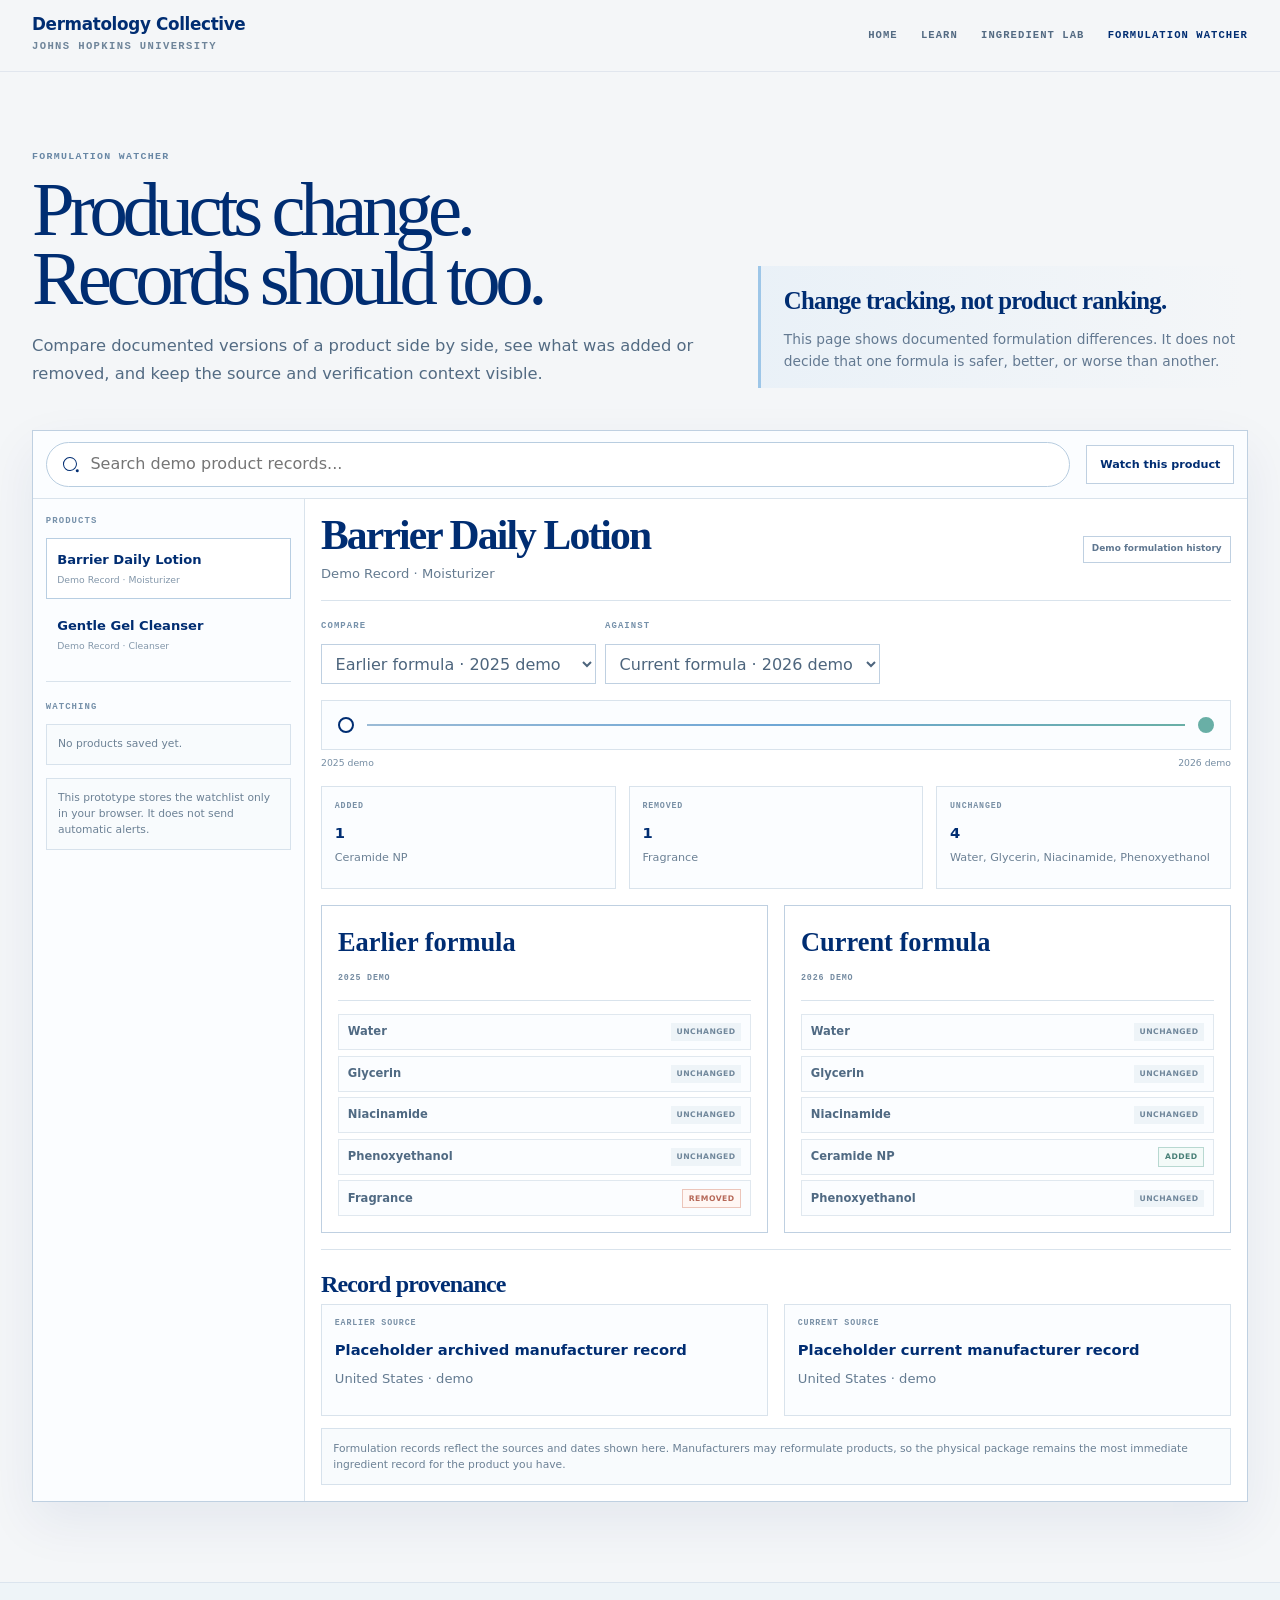
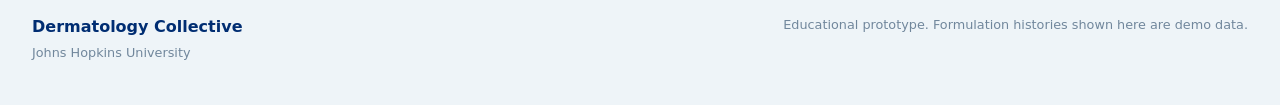
==== formulation-watcher.html @ b78c1396 "Add files via upload" ====
<!DOCTYPE html>
<html lang="en">
<head>
<meta charset="utf-8">
<meta name="viewport" content="width=device-width, initial-scale=1">
<title>Formulation Watcher | Dermatology Collective</title>
<style>
:root{
  --bg:#f4f6f8;
  --paper:#fff;
  --paper-soft:#f8fbfd;
  --blue:#002d72;
  --ink:#405870;
  --muted:#6f859a;
  --line:#bfd0e1;
  --line2:#d9e3ec;
  --sky:#79a9da;
  --teal:#69afa6;
  --salmon:#df8b73;
  --gold:#d8b45f;
  --green:#4f8d7f;
  --red:#b86658;
  --pad:clamp(1.2rem,3vw,2rem);
  --header:72px;
  --serif:"Iowan Old Style","Palatino Linotype","Book Antiqua",Georgia,serif;
  --sans:Inter,ui-sans-serif,system-ui,-apple-system,BlinkMacSystemFont,"Segoe UI",sans-serif;
  --mono:"SFMono-Regular","Roboto Mono",Menlo,Consolas,monospace;
  --shadow:0 20px 50px rgba(0,45,114,.07);
}
*{box-sizing:border-box}
html{scroll-behavior:smooth}
body{
  margin:0;background:var(--bg);color:var(--ink);font-family:var(--sans);
  line-height:1.55;-webkit-font-smoothing:antialiased;text-rendering:optimizeLegibility;
}
a{color:inherit;text-decoration:none}
button,input,textarea,select{font:inherit}
button{cursor:pointer}
.container{width:min(1420px,calc(100% - 2 * var(--pad)));margin:0 auto}
.site-header{
  position:sticky;top:0;z-index:60;height:var(--header);
  background:rgba(244,246,248,.94);border-bottom:1px solid rgba(0,45,114,.08);
  backdrop-filter:blur(12px)
}
.header-inner{
  height:100%;width:min(1480px,calc(100% - 2 * var(--pad)));margin:0 auto;
  display:flex;align-items:center;justify-content:space-between;gap:1rem
}
.brand-copy strong{display:block;color:var(--blue);font-size:1.05rem;line-height:1;letter-spacing:-.02em}
.brand-copy small{
  display:block;margin-top:.34rem;color:var(--muted);font-family:var(--mono);
  font-size:.66rem;font-weight:700;letter-spacing:.13em;text-transform:uppercase
}
.nav{display:flex;gap:1.45rem;align-items:center;flex-wrap:wrap}
.nav a{
  color:#546b83;font-family:var(--mono);font-size:.66rem;font-weight:700;
  letter-spacing:.1em;text-transform:uppercase
}
.nav a.active,.nav a:hover{color:var(--blue)}
.hero{padding:clamp(3.5rem,6vw,5.5rem) 0 2.6rem}
.hero-shell{
  display:grid;grid-template-columns:minmax(0,1.15fr) minmax(24rem,.85fr);
  gap:clamp(2rem,5vw,5rem);align-items:end
}
.kicker{
  display:block;margin-bottom:.65rem;color:#6887a5;font-family:var(--mono);
  font-size:.62rem;font-weight:700;letter-spacing:.13em;text-transform:uppercase
}
.hero h1{
  margin:0;color:var(--blue);font-family:var(--serif);
  font-size:clamp(4rem,7vw,7rem);font-weight:520;line-height:.86;letter-spacing:-.07em
}
.hero-copy{
  max-width:46rem;margin:1.2rem 0 0;color:#536b83;font-size:1.02rem;line-height:1.72
}
.hero-side{
  border-left:3px solid #9dc6e8;padding:1rem 0 1rem 1.4rem;
  background:linear-gradient(90deg,rgba(185,217,245,.18),transparent)
}
.hero-side strong{
  display:block;color:var(--blue);font-family:var(--serif);font-size:1.55rem;
  letter-spacing:-.03em
}
.hero-side p{margin:.45rem 0 0;color:#637991;font-size:.86rem;line-height:1.6}
.workspace{padding:0 0 5rem}
.workspace-shell{
  border:1px solid var(--line);background:var(--paper);box-shadow:var(--shadow)
}
.toolbar{
  min-height:4.2rem;padding:.7rem .8rem;display:flex;align-items:center;
  justify-content:space-between;gap:1rem;border-bottom:1px solid var(--line2);
  background:#fbfdff;flex-wrap:wrap
}
.search-shell{
  flex:1;min-width:18rem;display:flex;align-items:center;gap:.7rem;
  height:2.8rem;border:1px solid #b8cde0;border-radius:99px;background:#fff;padding:0 1rem
}
.search-shell::before{
  content:"";width:.78rem;height:.78rem;border:1.8px solid var(--blue);
  border-radius:50%;box-shadow:7px 7px 0 -5.5px var(--blue);transform:rotate(-2deg)
}
.search-shell input{flex:1;border:0;outline:0;color:var(--blue);background:transparent}
.toolbar-actions{display:flex;gap:.5rem;align-items:center}
.tool-btn{
  min-height:2.45rem;padding:0 .8rem;border:1px solid var(--line);
  background:#fff;color:var(--blue);font-size:.7rem;font-weight:750
}
.tool-btn.active,.tool-btn:hover{border-color:#7ca9d0;background:#f4f9fd}
.pill{
  display:inline-flex;align-items:center;gap:.4rem;border:1px solid var(--line);
  padding:.34rem .52rem;background:#fff;color:#5f7790;font-size:.56rem;font-weight:700
}
.workspace-grid{
  display:grid;grid-template-columns:18rem minmax(0,1fr) 20rem;min-height:42rem
}
.sidebar{
  border-right:1px solid var(--line2);background:#fbfdff;padding:.8rem
}
.sidebar.right{border-left:1px solid var(--line2);border-right:0}
.panel-title{
  color:#7691aa;font-family:var(--mono);font-size:.56rem;font-weight:700;
  letter-spacing:.12em;text-transform:uppercase;margin:.2rem 0 .6rem
}
.result-list{display:grid;gap:.35rem}
.result{
  border:1px solid transparent;background:transparent;padding:.65rem;text-align:left;
  width:100%
}
.result:hover,.result.active{border-color:#b8cee2;background:#fff}
.result strong{display:block;color:var(--blue);font-size:.82rem}
.result span{display:block;color:#8397aa;font-size:.58rem;margin-top:.18rem}
.main-panel{padding:1rem 1.15rem}
.detail-head{
  display:flex;align-items:start;justify-content:space-between;gap:1rem;
  padding-bottom:1rem;border-bottom:1px solid var(--line2)
}
.detail-head h2{
  margin:0;color:var(--blue);font-family:var(--serif);font-size:2.6rem;
  font-weight:580;letter-spacing:-.045em;line-height:1
}
.detail-head p{margin:.5rem 0 0;color:#647a90;font-size:.84rem}
.role-chip{
  display:inline-flex;border:1px solid #b6d6d0;background:#f1faf8;color:#3f7d76;
  padding:.35rem .52rem;font-size:.56rem;font-weight:800;letter-spacing:.06em;text-transform:uppercase
}
.card-grid{display:grid;grid-template-columns:repeat(3,minmax(0,1fr));gap:.8rem;margin-top:1rem}
.info-card{border:1px solid var(--line2);background:#fbfdff;padding:.8rem;min-height:7rem}
.info-card span{
  display:block;color:#7990a6;font-family:var(--mono);font-size:.52rem;font-weight:700;
  text-transform:uppercase;letter-spacing:.1em
}
.info-card strong{display:block;margin-top:.55rem;color:var(--blue);font-size:.92rem}
.info-card p{margin:.35rem 0 0;color:#6c8195;font-size:.7rem;line-height:1.5}
.section-block{margin-top:1rem;border-top:1px solid var(--line2);padding-top:1rem}
.section-block h3{
  margin:0;color:var(--blue);font-family:var(--serif);font-size:1.5rem;
  font-weight:600;letter-spacing:-.035em
}
.section-block p{color:#647b91;font-size:.82rem;line-height:1.62}
.tag-list{display:flex;gap:.45rem;flex-wrap:wrap;margin-top:.7rem}
.tag{
  border:1px solid var(--line);background:#fff;padding:.35rem .5rem;
  color:#607991;font-size:.62rem
}
.action-row{display:flex;gap:.55rem;flex-wrap:wrap;margin-top:.8rem}
.primary-btn,.secondary-btn{
  min-height:2.6rem;padding:0 .85rem;font-size:.72rem;font-weight:800;border:1px solid var(--blue)
}
.primary-btn{background:var(--blue);color:#fff}
.secondary-btn{background:#fff;color:var(--blue)}
.watch-list{display:grid;gap:.45rem}
.watch-item{
  border:1px solid var(--line2);background:#fff;padding:.6rem;display:flex;
  align-items:center;justify-content:space-between;gap:.5rem
}
.watch-item b{color:var(--blue);font-size:.72rem}
.watch-item button{border:0;background:transparent;color:#8a99a8;font-size:.68rem}
.notice{
  margin-top:.8rem;padding:.7rem;border:1px solid #d7e2ec;background:#f8fbfd;
  color:#6c8195;font-size:.67rem;line-height:1.5
}
.drawer{
  display:none;border-top:1px solid var(--line2);background:#fbfdff;padding:1rem
}
.drawer.open{display:block}
.drawer-grid{display:grid;grid-template-columns:1fr 1fr;gap:1rem}
.drawer textarea{
  width:100%;min-height:9rem;border:1px solid var(--line);background:#fff;
  padding:.8rem;color:#466077;resize:vertical
}
.parse-output{border:1px solid var(--line);background:#fff;padding:.8rem;min-height:9rem}
.parse-output .parsed{display:flex;flex-wrap:wrap;gap:.35rem}
.source-row{
  display:flex;justify-content:space-between;gap:1rem;padding:.6rem 0;
  border-bottom:1px solid #edf1f5;color:#6d8194;font-size:.66rem
}
.source-row:last-child{border-bottom:0}
.footer{
  padding:2rem 0 2.5rem;border-top:1px solid rgba(0,45,114,.08);background:#eef4f8
}
.footer-inner{
  width:min(1420px,calc(100% - 2 * var(--pad)));margin:0 auto;
  display:flex;justify-content:space-between;gap:1rem;flex-wrap:wrap
}
.footer strong{display:block;color:var(--blue)}
.footer span{color:#71879c;font-size:.8rem}
@media(max-width:1120px){
  .hero-shell{grid-template-columns:1fr}
  .workspace-grid{grid-template-columns:16rem 1fr}
  .sidebar.right{grid-column:1 / -1;border-left:0;border-top:1px solid var(--line2)}
  .card-grid{grid-template-columns:1fr}
}
@media(max-width:760px){
  .nav{display:none}
  .workspace-grid{grid-template-columns:1fr}
  .sidebar{border-right:0;border-bottom:1px solid var(--line2)}
  .drawer-grid{grid-template-columns:1fr}
}


.watch-shell{display:grid;grid-template-columns:17rem minmax(0,1fr);min-height:44rem}
.product-rail{border-right:1px solid var(--line2);background:#fbfdff;padding:.8rem}
.watcher-main{padding:1rem}
.product-summary{
  display:flex;align-items:center;justify-content:space-between;gap:1rem;
  padding-bottom:1rem;border-bottom:1px solid var(--line2)
}
.product-summary h2{
  margin:0;color:var(--blue);font-family:var(--serif);
  font-size:2.6rem;font-weight:580;letter-spacing:-.045em;line-height:1
}
.product-summary p{margin:.45rem 0 0;color:#657b90;font-size:.82rem}
.timeline{
  display:grid;grid-template-columns:auto 1fr auto;align-items:center;gap:.8rem;
  margin-top:1rem;padding:1rem;border:1px solid var(--line2);background:#fbfdff
}
.timeline-node{
  width:1rem;height:1rem;border-radius:50%;border:2px solid var(--blue);background:#fff
}
.timeline-node.current{background:var(--teal);border-color:var(--teal)}
.timeline-line{height:2px;background:linear-gradient(90deg,#9bbbd6,#6fa7d6,#69afa6)}
.timeline-labels{display:flex;justify-content:space-between;color:#748ca2;font-size:.58rem;margin-top:.35rem}
.diff-layout{display:grid;grid-template-columns:1fr 1fr;gap:1rem;margin-top:1rem}
.version-card{border:1px solid var(--line);background:#fff;padding:1rem}
.version-card header{display:flex;align-items:start;justify-content:space-between;gap:1rem;padding-bottom:.8rem;border-bottom:1px solid var(--line2)}
.version-card h3{margin:0;color:var(--blue);font-family:var(--serif);font-size:1.65rem;font-weight:600}
.version-card header span{color:#758ca2;font-family:var(--mono);font-size:.52rem;font-weight:700;text-transform:uppercase;letter-spacing:.1em}
.ingredient-stack{display:grid;gap:.35rem;margin-top:.8rem}
.ingredient-row{
  display:flex;align-items:center;justify-content:space-between;gap:.8rem;
  min-height:2.25rem;padding:.45rem .55rem;border:1px solid #e0e8ef;background:#fbfdff
}
.ingredient-row b{color:#506a83;font-size:.72rem}
.status{
  padding:.18rem .35rem;font-size:.48rem;font-weight:800;text-transform:uppercase;letter-spacing:.06em
}
.status.same{background:#eef4f8;color:#70879b}
.status.added{background:#f3faf8;color:#477f76;border:1px solid #b8d8d1}
.status.removed{background:#fff7f4;color:#b66858;border:1px solid #ecc5ba}
.diff-summary{display:grid;grid-template-columns:repeat(3,minmax(0,1fr));gap:.8rem;margin-top:1rem}
.diff-summary .info-card{min-height:6.4rem}
.version-controls{display:flex;gap:.55rem;align-items:center;flex-wrap:wrap}
.version-controls select{height:2.55rem;border:1px solid var(--line);background:#fff;padding:0 .6rem;color:#4d657d}
.provenance-grid{display:grid;grid-template-columns:1fr 1fr;gap:1rem}
@media(max-width:1000px){.watch-shell{grid-template-columns:1fr}.product-rail{border-right:0;border-bottom:1px solid var(--line2)}}
@media(max-width:760px){.diff-layout,.diff-summary,.provenance-grid{grid-template-columns:1fr}}

.watcher-hero-title{
  display:flex;
  flex-direction:column;
  align-items:flex-start;
  font-size:clamp(3.35rem,6vw,6.5rem) !important;
  line-height:.9 !important;
}
.watcher-hero-title span{
  display:block;
  white-space:nowrap;
}
@media(max-width:620px){
  .watcher-hero-title{
    font-size:clamp(2.75rem,12vw,4.3rem) !important;
  }
}
</style>
</head>
<body>
<header class="site-header">
  <div class="header-inner">
    <a href="index.html"><span class="brand-copy"><strong>Dermatology Collective</strong><small>Johns Hopkins University</small></span></a>
    <nav class="nav">
      <a href="index.html">Home</a>
      <a href="learn.html">Learn</a>
      <a href="ingredient-lab.html">Ingredient Lab</a>
      <a class="active" href="formulation-watcher.html">Formulation Watcher</a>
    </nav>
  </div>
</header>

<main>
<section class="hero">
  <div class="container hero-shell">
    <div>
      <span class="kicker">Formulation Watcher</span>
      <h1 class="watcher-hero-title"><span>Products change.</span><span>Records should too.</span></h1>
      <p class="hero-copy">
        Compare documented versions of a product side by side, see what was added or removed,
        and keep the source and verification context visible.
      </p>
    </div>
    <aside class="hero-side">
      <strong>Change tracking, not product ranking.</strong>
      <p>This page shows documented formulation differences. It does not decide that one formula is safer, better, or worse than another.</p>
    </aside>
  </div>
</section>

<section class="workspace">
  <div class="container workspace-shell">
    <div class="toolbar">
      <label class="search-shell">
        <input id="watchSearch" type="search" placeholder="Search demo product records..." aria-label="Search formulation records">
      </label>
      <div class="toolbar-actions">
        <button class="tool-btn" id="watchProductButton">Watch this product</button>
      </div>
    </div>

    <div class="watch-shell">
      <aside class="product-rail">
        <div class="panel-title">Products</div>
        <div class="result-list" id="productList"></div>
        <div class="section-block">
          <div class="panel-title">Watching</div>
          <div class="watch-list" id="productWatchList"></div>
        </div>
        <div class="notice">This prototype stores the watchlist only in your browser. It does not send automatic alerts.</div>
      </aside>

      <section class="watcher-main">
        <div class="product-summary">
          <div><h2 id="productTitle"></h2><p id="productMeta"></p></div>
          <span class="pill">Demo formulation history</span>
        </div>

        <div class="version-controls" style="margin-top:1rem">
          <div><span class="panel-title" style="display:block">Compare</span><select id="versionA"></select></div>
          <div><span class="panel-title" style="display:block">Against</span><select id="versionB"></select></div>
        </div>

        <div class="timeline">
          <span class="timeline-node"></span><span class="timeline-line"></span><span class="timeline-node current"></span>
        </div>
        <div class="timeline-labels"><span id="timelineA"></span><span id="timelineB"></span></div>

        <div class="diff-summary">
          <div class="info-card"><span>Added</span><strong id="addedCount">0</strong><p id="addedNames"></p></div>
          <div class="info-card"><span>Removed</span><strong id="removedCount">0</strong><p id="removedNames"></p></div>
          <div class="info-card"><span>Unchanged</span><strong id="sameCount">0</strong><p id="sameNames"></p></div>
        </div>

        <div class="diff-layout">
          <article class="version-card">
            <header><div><h3 id="versionATitle"></h3><span id="versionADate"></span></div></header>
            <div class="ingredient-stack" id="stackA"></div>
          </article>
          <article class="version-card">
            <header><div><h3 id="versionBTitle"></h3><span id="versionBDate"></span></div></header>
            <div class="ingredient-stack" id="stackB"></div>
          </article>
        </div>

        <div class="section-block">
          <h3>Record provenance</h3>
          <div class="provenance-grid">
            <div class="info-card"><span>Earlier source</span><strong id="sourceA"></strong><p id="marketA"></p></div>
            <div class="info-card"><span>Current source</span><strong id="sourceB"></strong><p id="marketB"></p></div>
          </div>
        </div>

        <div class="notice">
          Formulation records reflect the sources and dates shown here. Manufacturers may reformulate products, so the physical package remains the most immediate ingredient record for the product you have.
        </div>
      </section>
    </div>
  </div>
</section>
</main>

<footer class="footer">
  <div class="footer-inner">
    <div><strong>Dermatology Collective</strong><span>Johns Hopkins University</span></div>
    <span>Educational prototype. Formulation histories shown here are demo data.</span>
  </div>
</footer>

<script>
const DB = {"products": [{"id": "barrier-lotion", "name": "Barrier Daily Lotion", "brand": "Demo Record", "category": "Moisturizer", "versions": [{"id": "v1", "label": "Earlier formula", "date": "2025 demo", "ingredients": ["Water", "Glycerin", "Niacinamide", "Phenoxyethanol", "Fragrance"], "source": "Placeholder archived manufacturer record", "market": "United States \u00b7 demo"}, {"id": "v2", "label": "Current formula", "date": "2026 demo", "ingredients": ["Water", "Glycerin", "Niacinamide", "Ceramide NP", "Phenoxyethanol"], "source": "Placeholder current manufacturer record", "market": "United States \u00b7 demo"}]}, {"id": "gentle-cleanser", "name": "Gentle Gel Cleanser", "brand": "Demo Record", "category": "Cleanser", "versions": [{"id": "v1", "label": "Earlier formula", "date": "2025 demo", "ingredients": ["Water", "Glycerin", "Mild Surfactant A", "Phenoxyethanol"], "source": "Placeholder archived manufacturer record", "market": "United States \u00b7 demo"}, {"id": "v2", "label": "Current formula", "date": "2026 demo", "ingredients": ["Water", "Glycerin", "Mild Surfactant B", "Phenoxyethanol"], "source": "Placeholder current manufacturer record", "market": "United States \u00b7 demo"}]}]};
const productMap = Object.fromEntries(DB.products.map(p => [p.id,p]));
let currentProductId = DB.products[0].id;

const productList = document.getElementById('productList');
const search = document.getElementById('watchSearch');
const versionA = document.getElementById('versionA');
const versionB = document.getElementById('versionB');

function getWatch() {
  try { return JSON.parse(localStorage.getItem('dcProductWatch') || '[]'); }
  catch { return []; }
}
function saveWatch(items) {
  localStorage.setItem('dcProductWatch', JSON.stringify(items)); renderWatch();
}
function toggleProductWatch() {
  const ids = getWatch();
  const next = ids.includes(currentProductId) ? ids.filter(x=>x!==currentProductId) : [...ids,currentProductId];
  saveWatch(next); updateWatchButton();
}
function updateWatchButton() {
  document.getElementById('watchProductButton').textContent =
    getWatch().includes(currentProductId) ? 'Remove from watchlist' : 'Watch this product';
}
function renderWatch() {
  const ids = getWatch();
  document.getElementById('productWatchList').innerHTML = ids.length
    ? ids.map(id => `<div class="watch-item"><b>${productMap[id]?.name || id}</b><button onclick="openProduct('${id}')">Open</button></div>`).join('')
    : '<div class="notice" style="margin-top:0">No products saved yet.</div>';
}
function renderProducts(query='') {
  const q = query.trim().toLowerCase();
  const rows = DB.products.filter(p => !q || [p.name,p.brand,p.category].join(' ').toLowerCase().includes(q));
  productList.innerHTML = rows.map(p => `
    <button class="result ${p.id===currentProductId?'active':''}" data-id="${p.id}">
      <strong>${p.name}</strong><span>${p.brand} · ${p.category}</span>
    </button>`).join('');
  productList.querySelectorAll('.result').forEach(btn => btn.addEventListener('click',()=>openProduct(btn.dataset.id)));
}
function openProduct(id) {
  currentProductId = id;
  renderProducts(search.value);
  setupVersions();
  renderDiff();
  updateWatchButton();
}
function setupVersions() {
  const p = productMap[currentProductId];
  const options = p.versions.map(v => `<option value="${v.id}">${v.label} · ${v.date}</option>`).join('');
  versionA.innerHTML = options;
  versionB.innerHTML = options;
  versionA.selectedIndex = 0;
  versionB.selectedIndex = Math.max(0,p.versions.length-1);
}
function diffVersions(a,b) {
  const added = b.ingredients.filter(x => !a.ingredients.includes(x));
  const removed = a.ingredients.filter(x => !b.ingredients.includes(x));
  const same = a.ingredients.filter(x => b.ingredients.includes(x));
  return {added,removed,same};
}
function stackHTML(version, diff, side) {
  return version.ingredients.map(name => {
    let status = 'same', label = 'unchanged';
    if (side==='A' && diff.removed.includes(name)) { status='removed'; label='removed'; }
    if (side==='B' && diff.added.includes(name)) { status='added'; label='added'; }
    return `<div class="ingredient-row"><b>${name}</b><span class="status ${status}">${label}</span></div>`;
  }).join('');
}
function renderDiff() {
  const p = productMap[currentProductId];
  const a = p.versions.find(v=>v.id===versionA.value) || p.versions[0];
  const b = p.versions.find(v=>v.id===versionB.value) || p.versions[p.versions.length-1];
  const d = diffVersions(a,b);

  document.getElementById('productTitle').textContent = p.name;
  document.getElementById('productMeta').textContent = `${p.brand} · ${p.category}`;
  document.getElementById('timelineA').textContent = a.date;
  document.getElementById('timelineB').textContent = b.date;

  document.getElementById('addedCount').textContent = d.added.length;
  document.getElementById('removedCount').textContent = d.removed.length;
  document.getElementById('sameCount').textContent = d.same.length;
  document.getElementById('addedNames').textContent = d.added.join(', ') || 'None';
  document.getElementById('removedNames').textContent = d.removed.join(', ') || 'None';
  document.getElementById('sameNames').textContent = d.same.join(', ') || 'None';

  document.getElementById('versionATitle').textContent = a.label;
  document.getElementById('versionBTitle').textContent = b.label;
  document.getElementById('versionADate').textContent = a.date;
  document.getElementById('versionBDate').textContent = b.date;
  document.getElementById('stackA').innerHTML = stackHTML(a,d,'A');
  document.getElementById('stackB').innerHTML = stackHTML(b,d,'B');

  document.getElementById('sourceA').textContent = a.source;
  document.getElementById('sourceB').textContent = b.source;
  document.getElementById('marketA').textContent = a.market;
  document.getElementById('marketB').textContent = b.market;
}
search.addEventListener('input',()=>renderProducts(search.value));
versionA.addEventListener('change',renderDiff);
versionB.addEventListener('change',renderDiff);
document.getElementById('watchProductButton').addEventListener('click',toggleProductWatch);

renderWatch();
renderProducts();
setupVersions();
renderDiff();
updateWatchButton();
</script>
</body>
</html>
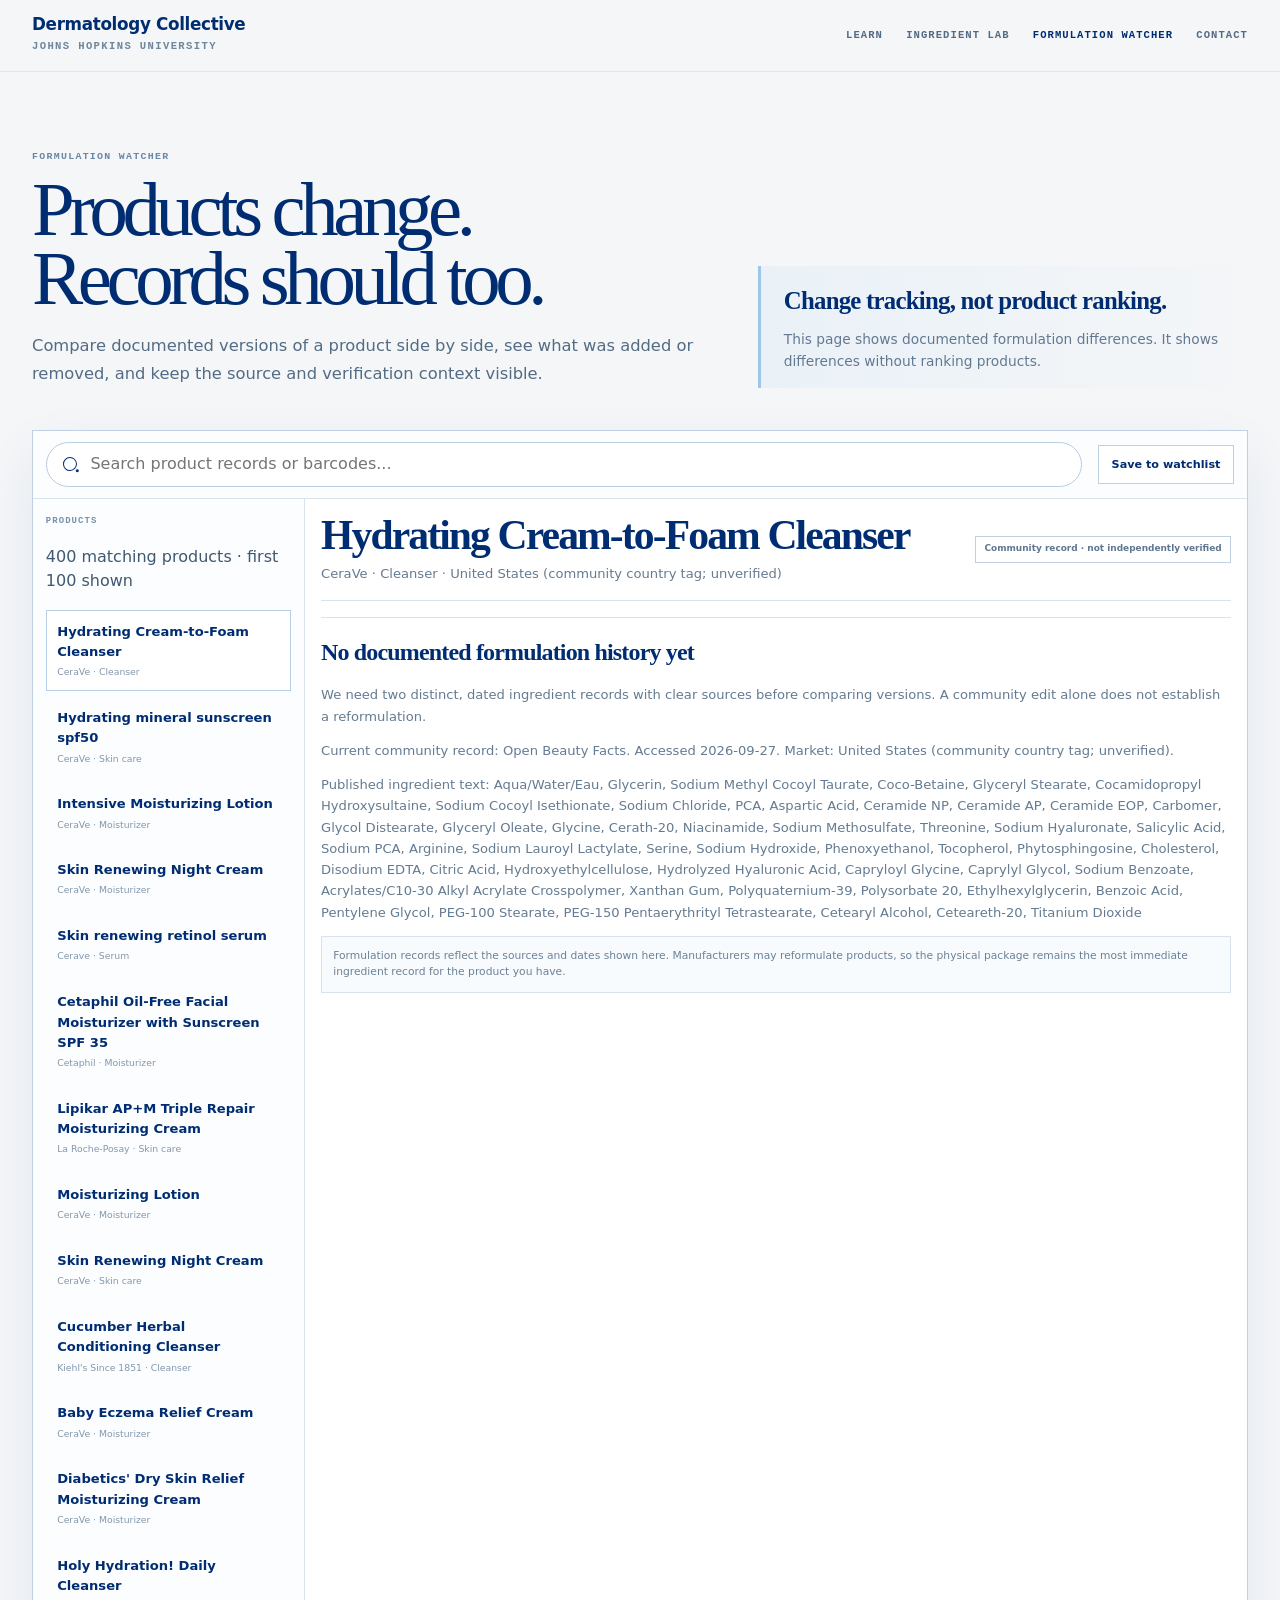
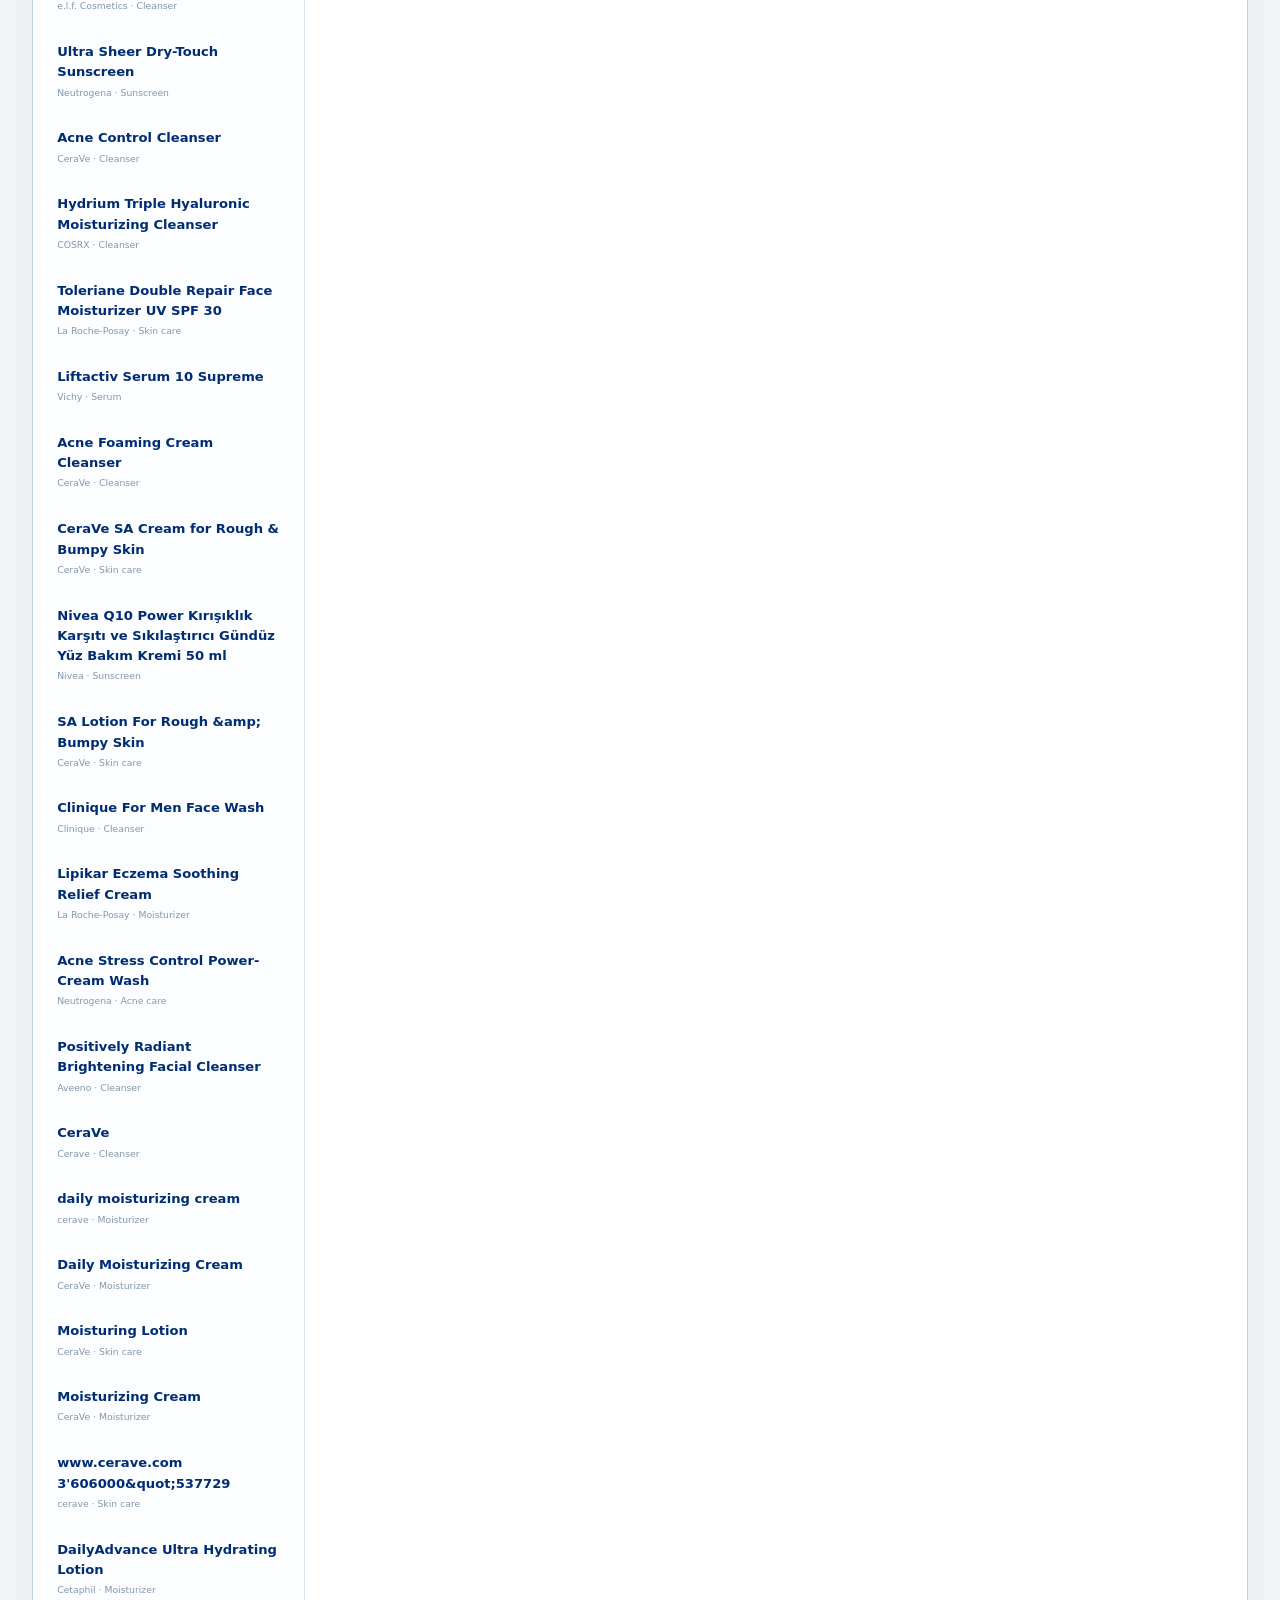
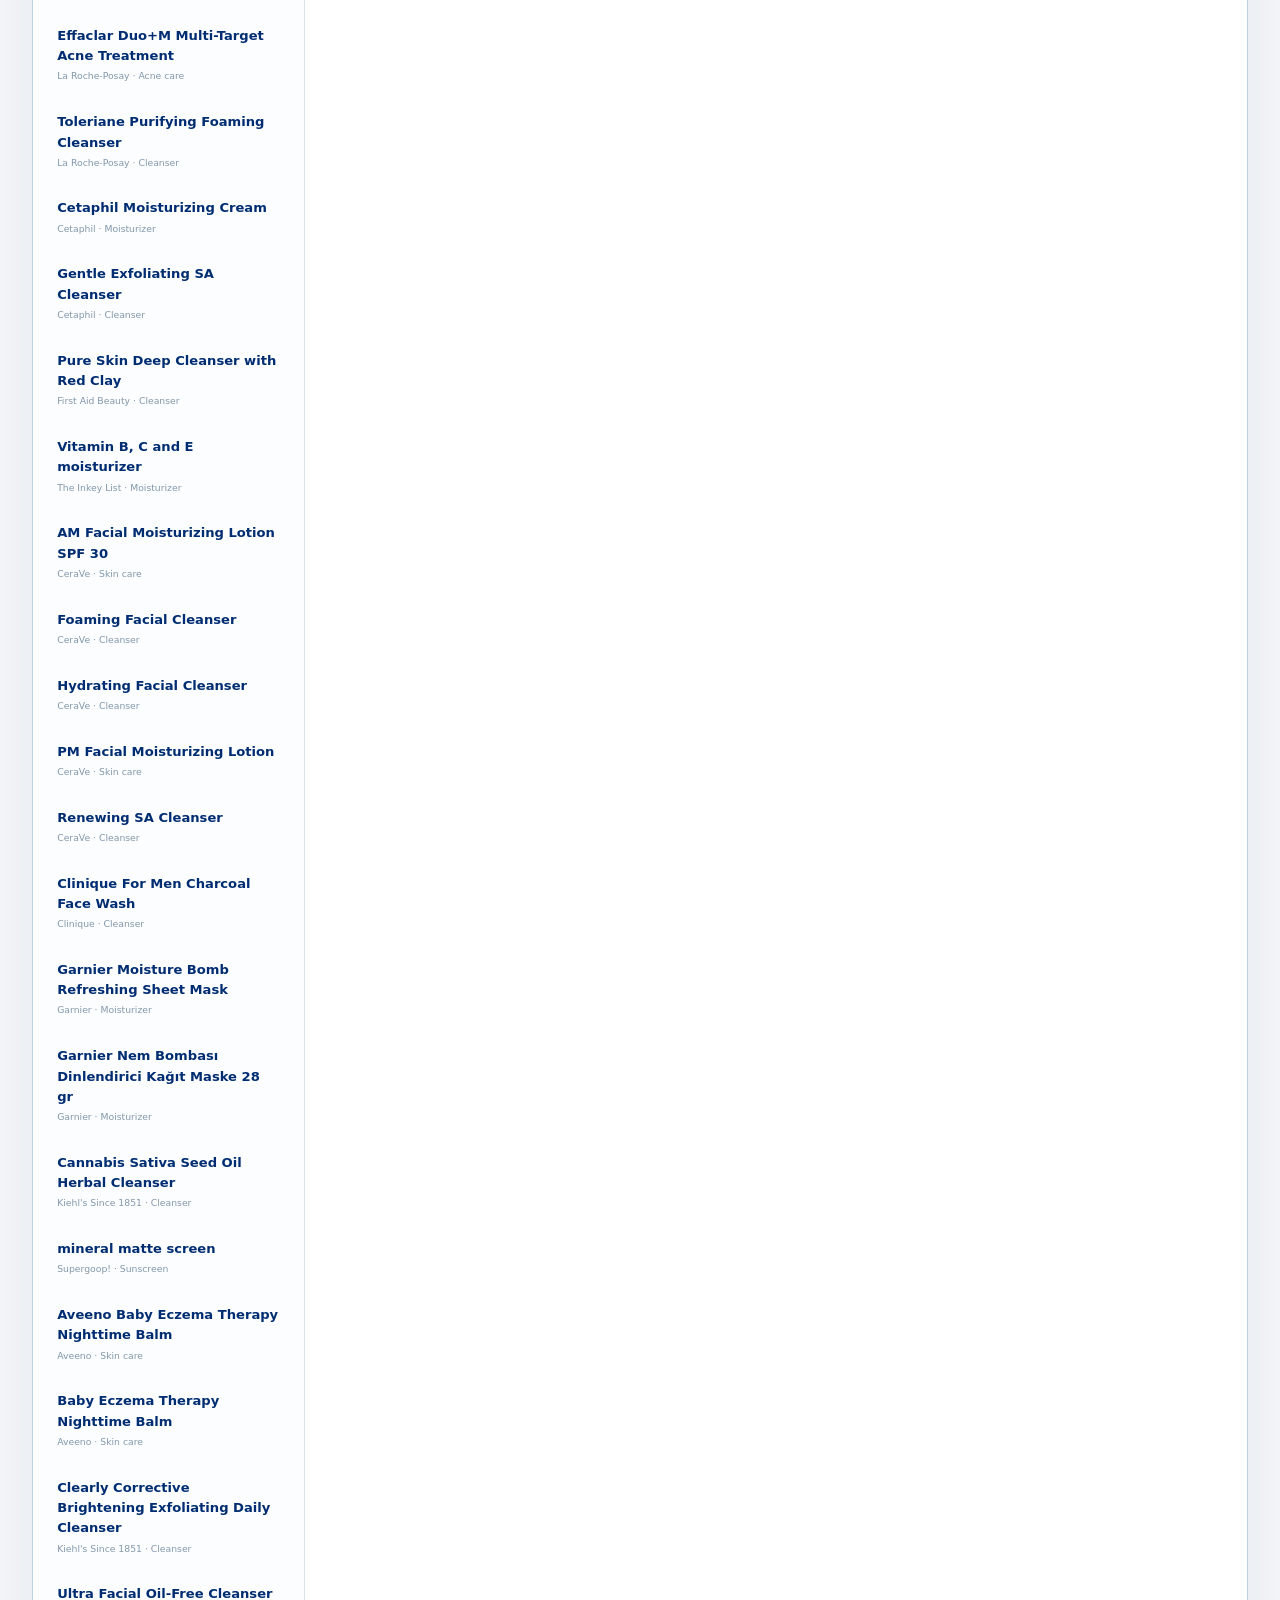
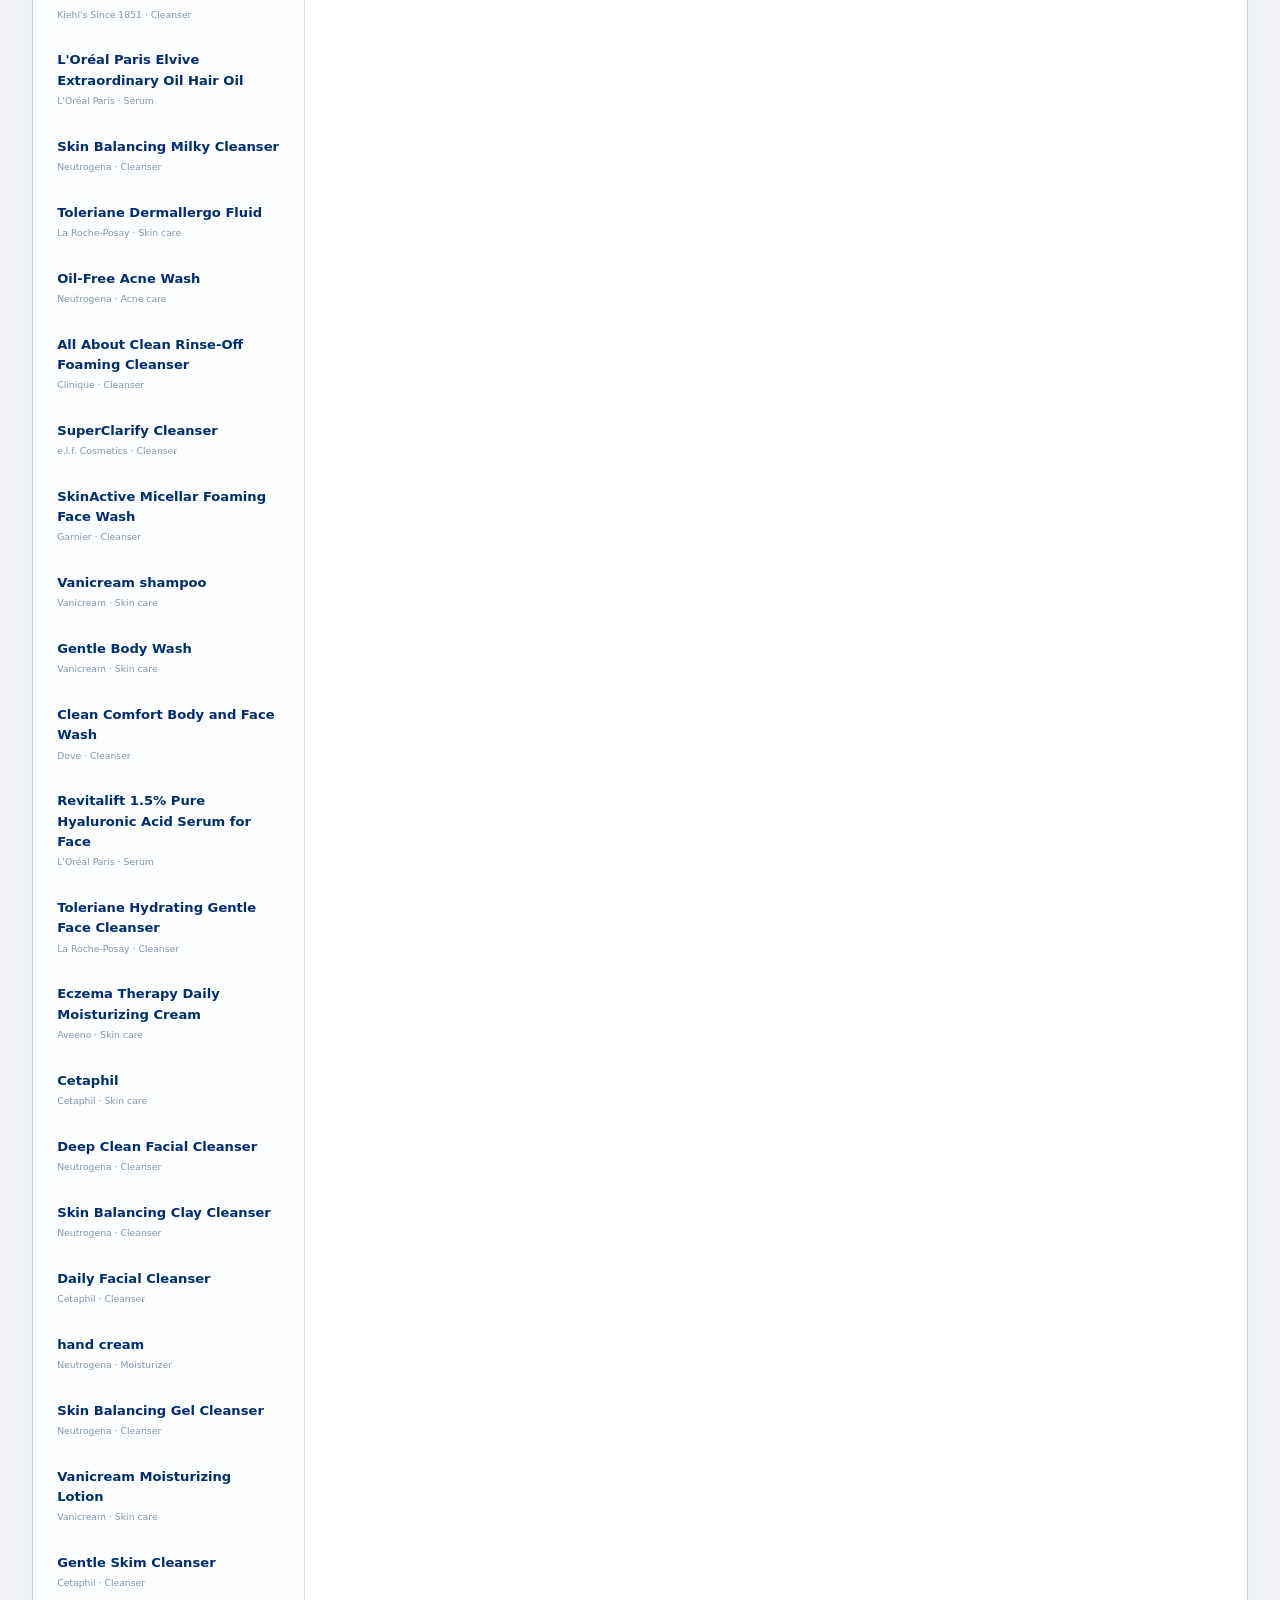
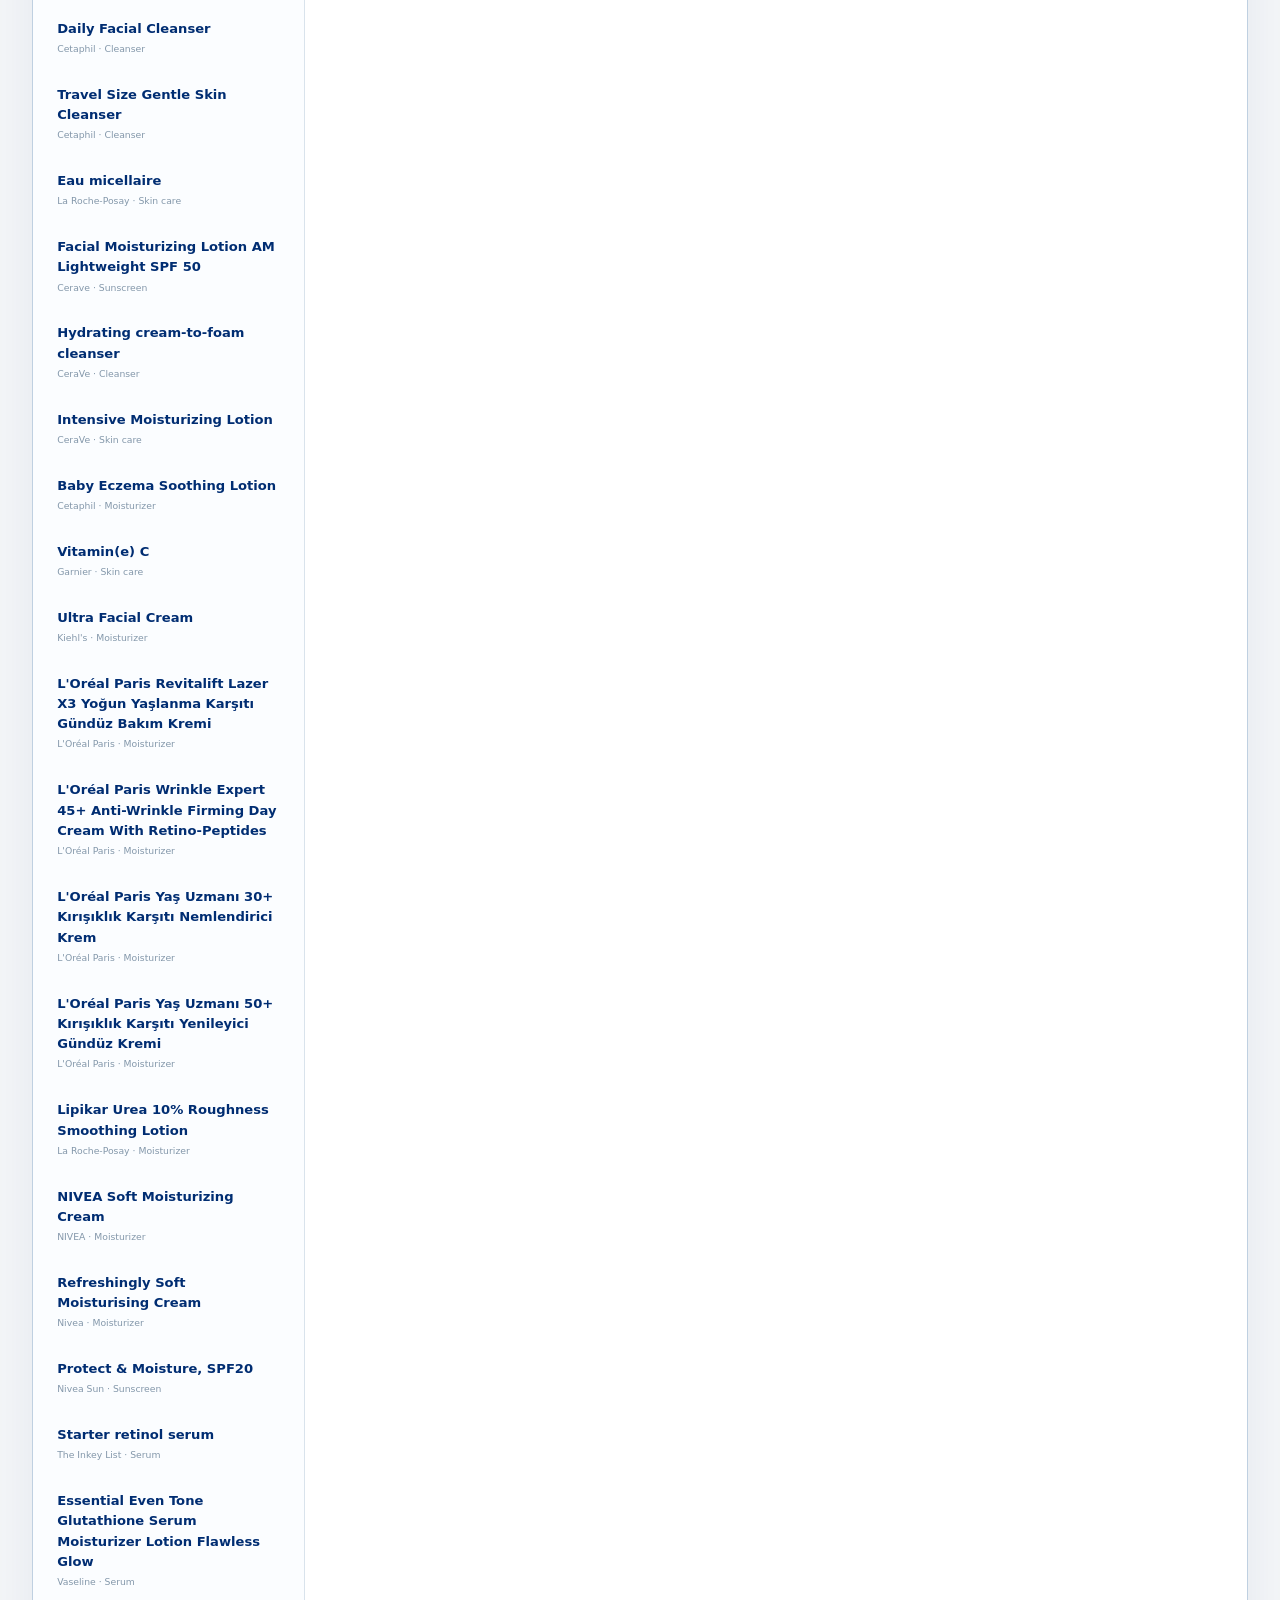
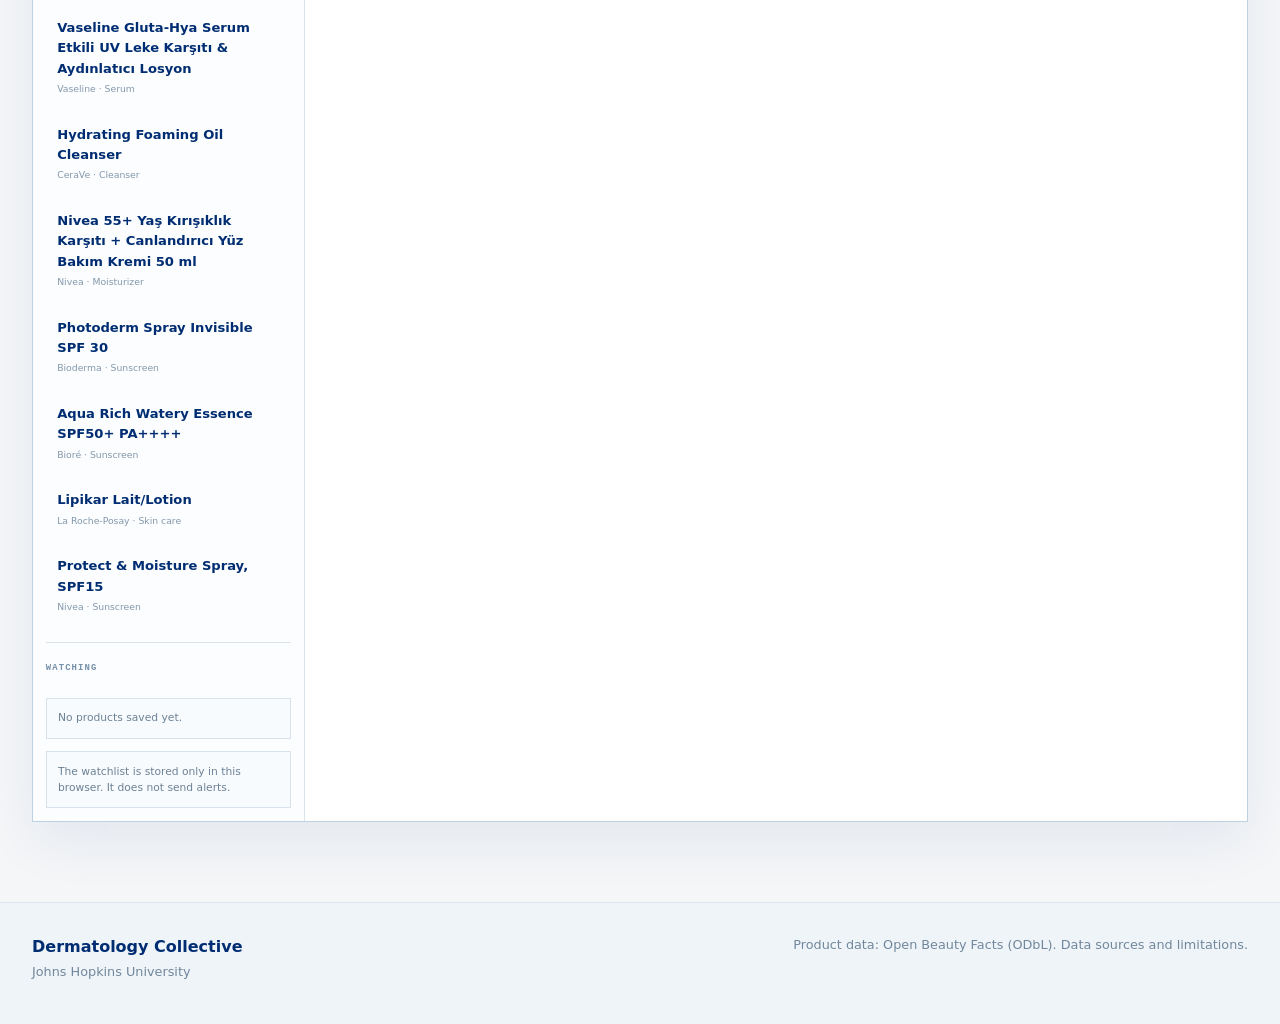
==== commit 50083ea3: "Build sourced static product and ingredient tools" ====
--- a/formulation-watcher.html
+++ b/formulation-watcher.html
@@ -211,7 +211,7 @@
   .card-grid{grid-template-columns:1fr}
 }
 @media(max-width:760px){
-  .nav{display:none}
+  .site-header{height:auto}.header-inner{min-height:var(--header);height:auto;flex-wrap:wrap;padding:.7rem 0}.nav{display:flex;width:100%;gap:.75rem 1rem}.nav a{font-size:.59rem}
   .workspace-grid{grid-template-columns:1fr}
   .sidebar{border-right:0;border-bottom:1px solid var(--line2)}
   .drawer-grid{grid-template-columns:1fr}
@@ -281,6 +281,10 @@
     font-size:clamp(2.75rem,12vw,4.3rem) !important;
   }
 }
+
+.toolbar-actions{flex-wrap:wrap}
+.toolbar-actions select{max-width:11rem;min-height:2.3rem;border:1px solid var(--line);background:#fff;color:var(--blue);padding:.3rem}
+@media(max-width:760px){.toolbar{flex-wrap:wrap}.toolbar-actions{width:100%}}
 </style>
 </head>
 <body>
@@ -288,10 +292,10 @@
   <div class="header-inner">
     <a href="index.html"><span class="brand-copy"><strong>Dermatology Collective</strong><small>Johns Hopkins University</small></span></a>
     <nav class="nav">
-      <a href="index.html">Home</a>
       <a href="learn.html">Learn</a>
       <a href="ingredient-lab.html">Ingredient Lab</a>
       <a class="active" href="formulation-watcher.html">Formulation Watcher</a>
+      <a href="index.html#contact">Contact</a>
     </nav>
   </div>
 </header>
@@ -309,7 +313,7 @@
     </div>
     <aside class="hero-side">
       <strong>Change tracking, not product ranking.</strong>
-      <p>This page shows documented formulation differences. It does not decide that one formula is safer, better, or worse than another.</p>
+      <p>This page shows documented formulation differences. It shows differences without ranking products.</p>
     </aside>
   </div>
 </section>
@@ -318,7 +322,7 @@
   <div class="container workspace-shell">
     <div class="toolbar">
       <label class="search-shell">
-        <input id="watchSearch" type="search" placeholder="Search demo product records..." aria-label="Search formulation records">
+        <input id="watchSearch" type="search" placeholder="Search product records or barcodes..." aria-label="Search formulation records">
       </label>
       <div class="toolbar-actions">
         <button class="tool-btn" id="watchProductButton">Watch this product</button>
@@ -327,21 +331,23 @@
 
     <div class="watch-shell">
       <aside class="product-rail">
-        <div class="panel-title">Products</div>
+        <div class="panel-title">Products</div><p id="productCount" aria-live="polite"></p>
         <div class="result-list" id="productList"></div>
         <div class="section-block">
           <div class="panel-title">Watching</div>
           <div class="watch-list" id="productWatchList"></div>
         </div>
-        <div class="notice">This prototype stores the watchlist only in your browser. It does not send automatic alerts.</div>
+        <div class="notice">The watchlist is stored only in this browser. It does not send alerts.</div>
       </aside>
 
       <section class="watcher-main">
         <div class="product-summary">
           <div><h2 id="productTitle"></h2><p id="productMeta"></p></div>
-          <span class="pill">Demo formulation history</span>
-        </div>
-
+          <span class="pill" id="productBadge">Community record</span>
+        </div>
+
+        <div id="emptyHistory" class="section-block"><h3>No documented formulation history yet</h3><p>We need two distinct, dated ingredient records with clear sources before comparing versions. A community edit alone does not establish a reformulation.</p><div id="currentSource"></div></div>
+        <div id="documentedHistory" hidden>
         <div class="version-controls" style="margin-top:1rem">
           <div><span class="panel-title" style="display:block">Compare</span><select id="versionA"></select></div>
           <div><span class="panel-title" style="display:block">Against</span><select id="versionB"></select></div>
@@ -358,6 +364,8 @@
           <div class="info-card"><span>Unchanged</span><strong id="sameCount">0</strong><p id="sameNames"></p></div>
         </div>
 
+        <div class="info-card"><span>Reordered</span><strong id="reorderedCount">0</strong><p id="reorderedNames"></p></div>
+        <p>Label order may indicate relative order, but does not disclose exact concentrations.</p>
         <div class="diff-layout">
           <article class="version-card">
             <header><div><h3 id="versionATitle"></h3><span id="versionADate"></span></div></header>
@@ -377,6 +385,7 @@
           </div>
         </div>
 
+        </div>
         <div class="notice">
           Formulation records reflect the sources and dates shown here. Manufacturers may reformulate products, so the physical package remains the most immediate ingredient record for the product you have.
         </div>
@@ -389,120 +398,10 @@
 <footer class="footer">
   <div class="footer-inner">
     <div><strong>Dermatology Collective</strong><span>Johns Hopkins University</span></div>
-    <span>Educational prototype. Formulation histories shown here are demo data.</span>
+    <span>Product data: <a href="https://world.openbeautyfacts.org/" target="_blank" rel="noopener noreferrer">Open Beauty Facts</a> (<a href="https://opendatacommons.org/licenses/odbl/1-0/" target="_blank" rel="noopener noreferrer">ODbL</a>). <a href="README.md">Data sources and limitations</a>.</span>
   </div>
 </footer>
 
-<script>
-const DB = {"products": [{"id": "barrier-lotion", "name": "Barrier Daily Lotion", "brand": "Demo Record", "category": "Moisturizer", "versions": [{"id": "v1", "label": "Earlier formula", "date": "2025 demo", "ingredients": ["Water", "Glycerin", "Niacinamide", "Phenoxyethanol", "Fragrance"], "source": "Placeholder archived manufacturer record", "market": "United States \u00b7 demo"}, {"id": "v2", "label": "Current formula", "date": "2026 demo", "ingredients": ["Water", "Glycerin", "Niacinamide", "Ceramide NP", "Phenoxyethanol"], "source": "Placeholder current manufacturer record", "market": "United States \u00b7 demo"}]}, {"id": "gentle-cleanser", "name": "Gentle Gel Cleanser", "brand": "Demo Record", "category": "Cleanser", "versions": [{"id": "v1", "label": "Earlier formula", "date": "2025 demo", "ingredients": ["Water", "Glycerin", "Mild Surfactant A", "Phenoxyethanol"], "source": "Placeholder archived manufacturer record", "market": "United States \u00b7 demo"}, {"id": "v2", "label": "Current formula", "date": "2026 demo", "ingredients": ["Water", "Glycerin", "Mild Surfactant B", "Phenoxyethanol"], "source": "Placeholder current manufacturer record", "market": "United States \u00b7 demo"}]}]};
-const productMap = Object.fromEntries(DB.products.map(p => [p.id,p]));
-let currentProductId = DB.products[0].id;
-
-const productList = document.getElementById('productList');
-const search = document.getElementById('watchSearch');
-const versionA = document.getElementById('versionA');
-const versionB = document.getElementById('versionB');
-
-function getWatch() {
-  try { return JSON.parse(localStorage.getItem('dcProductWatch') || '[]'); }
-  catch { return []; }
-}
-function saveWatch(items) {
-  localStorage.setItem('dcProductWatch', JSON.stringify(items)); renderWatch();
-}
-function toggleProductWatch() {
-  const ids = getWatch();
-  const next = ids.includes(currentProductId) ? ids.filter(x=>x!==currentProductId) : [...ids,currentProductId];
-  saveWatch(next); updateWatchButton();
-}
-function updateWatchButton() {
-  document.getElementById('watchProductButton').textContent =
-    getWatch().includes(currentProductId) ? 'Remove from watchlist' : 'Watch this product';
-}
-function renderWatch() {
-  const ids = getWatch();
-  document.getElementById('productWatchList').innerHTML = ids.length
-    ? ids.map(id => `<div class="watch-item"><b>${productMap[id]?.name || id}</b><button onclick="openProduct('${id}')">Open</button></div>`).join('')
-    : '<div class="notice" style="margin-top:0">No products saved yet.</div>';
-}
-function renderProducts(query='') {
-  const q = query.trim().toLowerCase();
-  const rows = DB.products.filter(p => !q || [p.name,p.brand,p.category].join(' ').toLowerCase().includes(q));
-  productList.innerHTML = rows.map(p => `
-    <button class="result ${p.id===currentProductId?'active':''}" data-id="${p.id}">
-      <strong>${p.name}</strong><span>${p.brand} · ${p.category}</span>
-    </button>`).join('');
-  productList.querySelectorAll('.result').forEach(btn => btn.addEventListener('click',()=>openProduct(btn.dataset.id)));
-}
-function openProduct(id) {
-  currentProductId = id;
-  renderProducts(search.value);
-  setupVersions();
-  renderDiff();
-  updateWatchButton();
-}
-function setupVersions() {
-  const p = productMap[currentProductId];
-  const options = p.versions.map(v => `<option value="${v.id}">${v.label} · ${v.date}</option>`).join('');
-  versionA.innerHTML = options;
-  versionB.innerHTML = options;
-  versionA.selectedIndex = 0;
-  versionB.selectedIndex = Math.max(0,p.versions.length-1);
-}
-function diffVersions(a,b) {
-  const added = b.ingredients.filter(x => !a.ingredients.includes(x));
-  const removed = a.ingredients.filter(x => !b.ingredients.includes(x));
-  const same = a.ingredients.filter(x => b.ingredients.includes(x));
-  return {added,removed,same};
-}
-function stackHTML(version, diff, side) {
-  return version.ingredients.map(name => {
-    let status = 'same', label = 'unchanged';
-    if (side==='A' && diff.removed.includes(name)) { status='removed'; label='removed'; }
-    if (side==='B' && diff.added.includes(name)) { status='added'; label='added'; }
-    return `<div class="ingredient-row"><b>${name}</b><span class="status ${status}">${label}</span></div>`;
-  }).join('');
-}
-function renderDiff() {
-  const p = productMap[currentProductId];
-  const a = p.versions.find(v=>v.id===versionA.value) || p.versions[0];
-  const b = p.versions.find(v=>v.id===versionB.value) || p.versions[p.versions.length-1];
-  const d = diffVersions(a,b);
-
-  document.getElementById('productTitle').textContent = p.name;
-  document.getElementById('productMeta').textContent = `${p.brand} · ${p.category}`;
-  document.getElementById('timelineA').textContent = a.date;
-  document.getElementById('timelineB').textContent = b.date;
-
-  document.getElementById('addedCount').textContent = d.added.length;
-  document.getElementById('removedCount').textContent = d.removed.length;
-  document.getElementById('sameCount').textContent = d.same.length;
-  document.getElementById('addedNames').textContent = d.added.join(', ') || 'None';
-  document.getElementById('removedNames').textContent = d.removed.join(', ') || 'None';
-  document.getElementById('sameNames').textContent = d.same.join(', ') || 'None';
-
-  document.getElementById('versionATitle').textContent = a.label;
-  document.getElementById('versionBTitle').textContent = b.label;
-  document.getElementById('versionADate').textContent = a.date;
-  document.getElementById('versionBDate').textContent = b.date;
-  document.getElementById('stackA').innerHTML = stackHTML(a,d,'A');
-  document.getElementById('stackB').innerHTML = stackHTML(b,d,'B');
-
-  document.getElementById('sourceA').textContent = a.source;
-  document.getElementById('sourceB').textContent = b.source;
-  document.getElementById('marketA').textContent = a.market;
-  document.getElementById('marketB').textContent = b.market;
-}
-search.addEventListener('input',()=>renderProducts(search.value));
-versionA.addEventListener('change',renderDiff);
-versionB.addEventListener('change',renderDiff);
-document.getElementById('watchProductButton').addEventListener('click',toggleProductWatch);
-
-renderWatch();
-renderProducts();
-setupVersions();
-renderDiff();
-updateWatchButton();
-</script>
+<script src="js/formulation-watcher.js" defer></script>
 </body>
 </html>
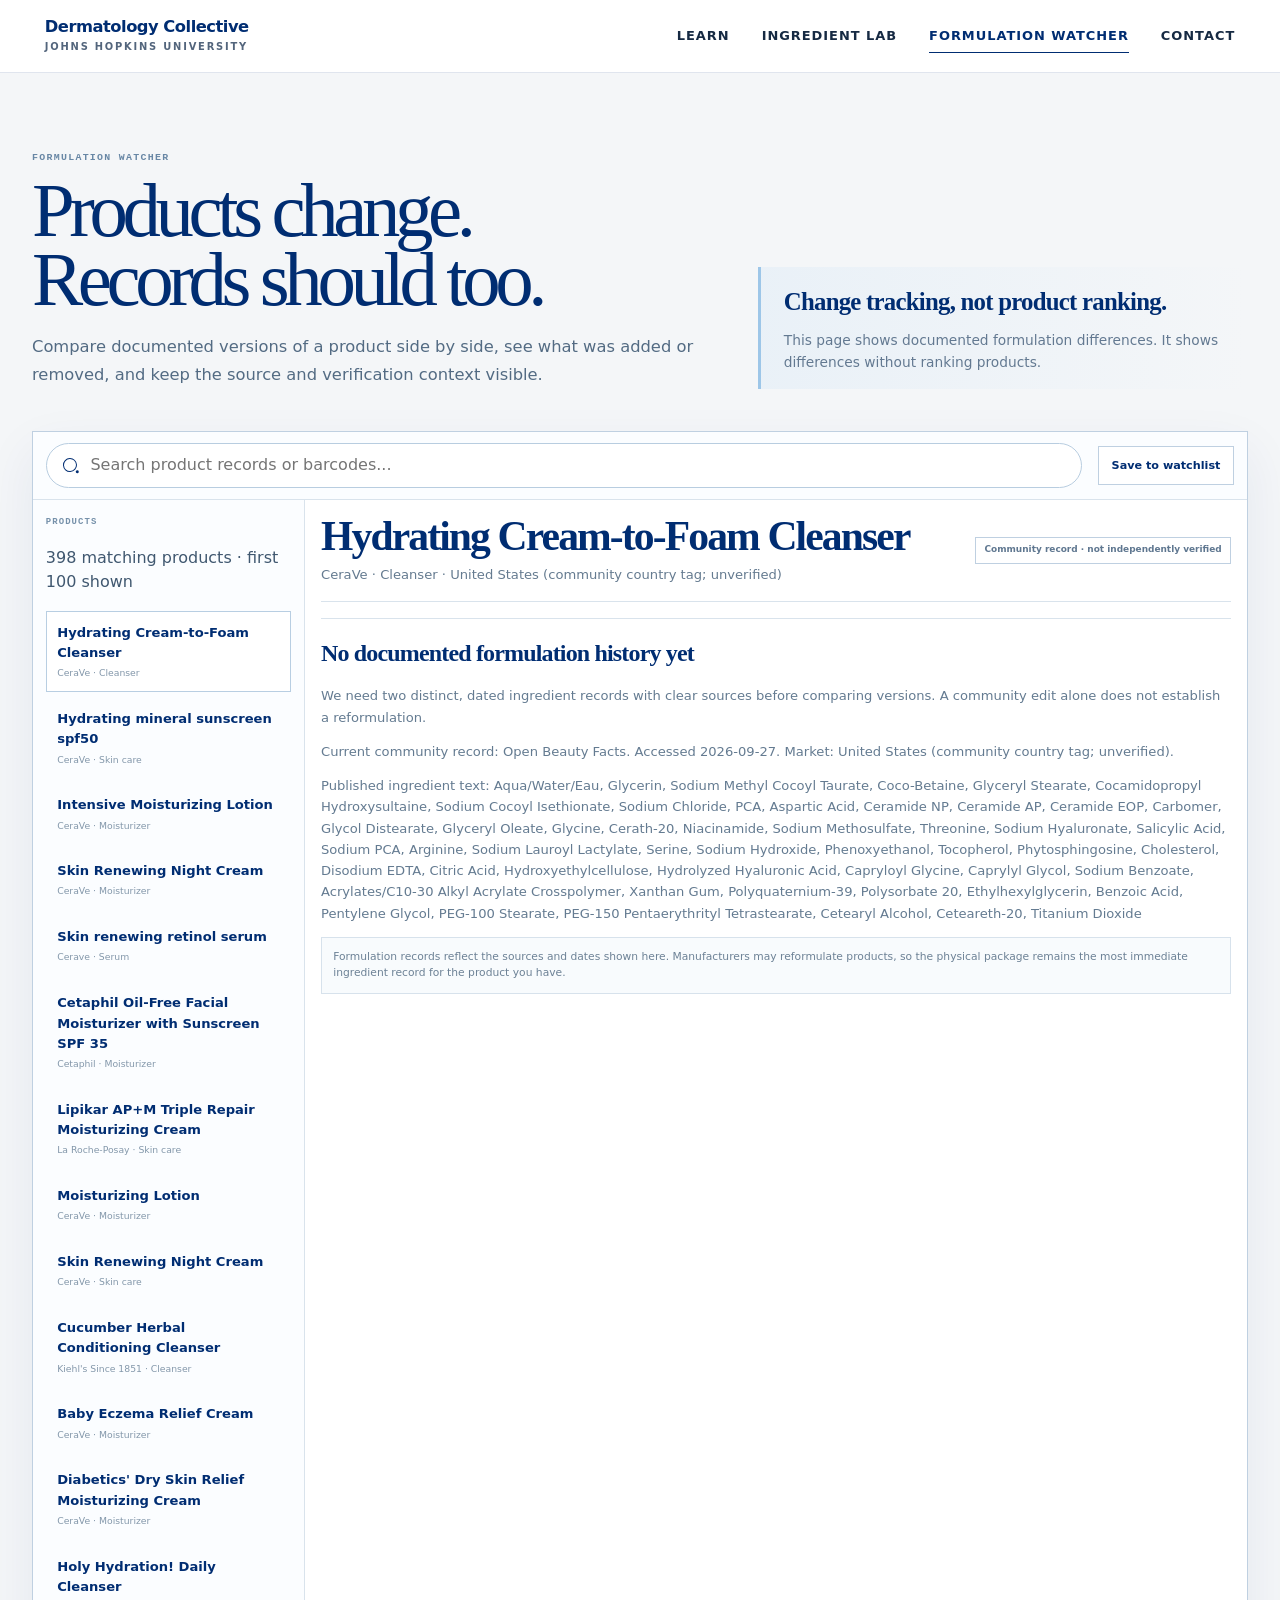
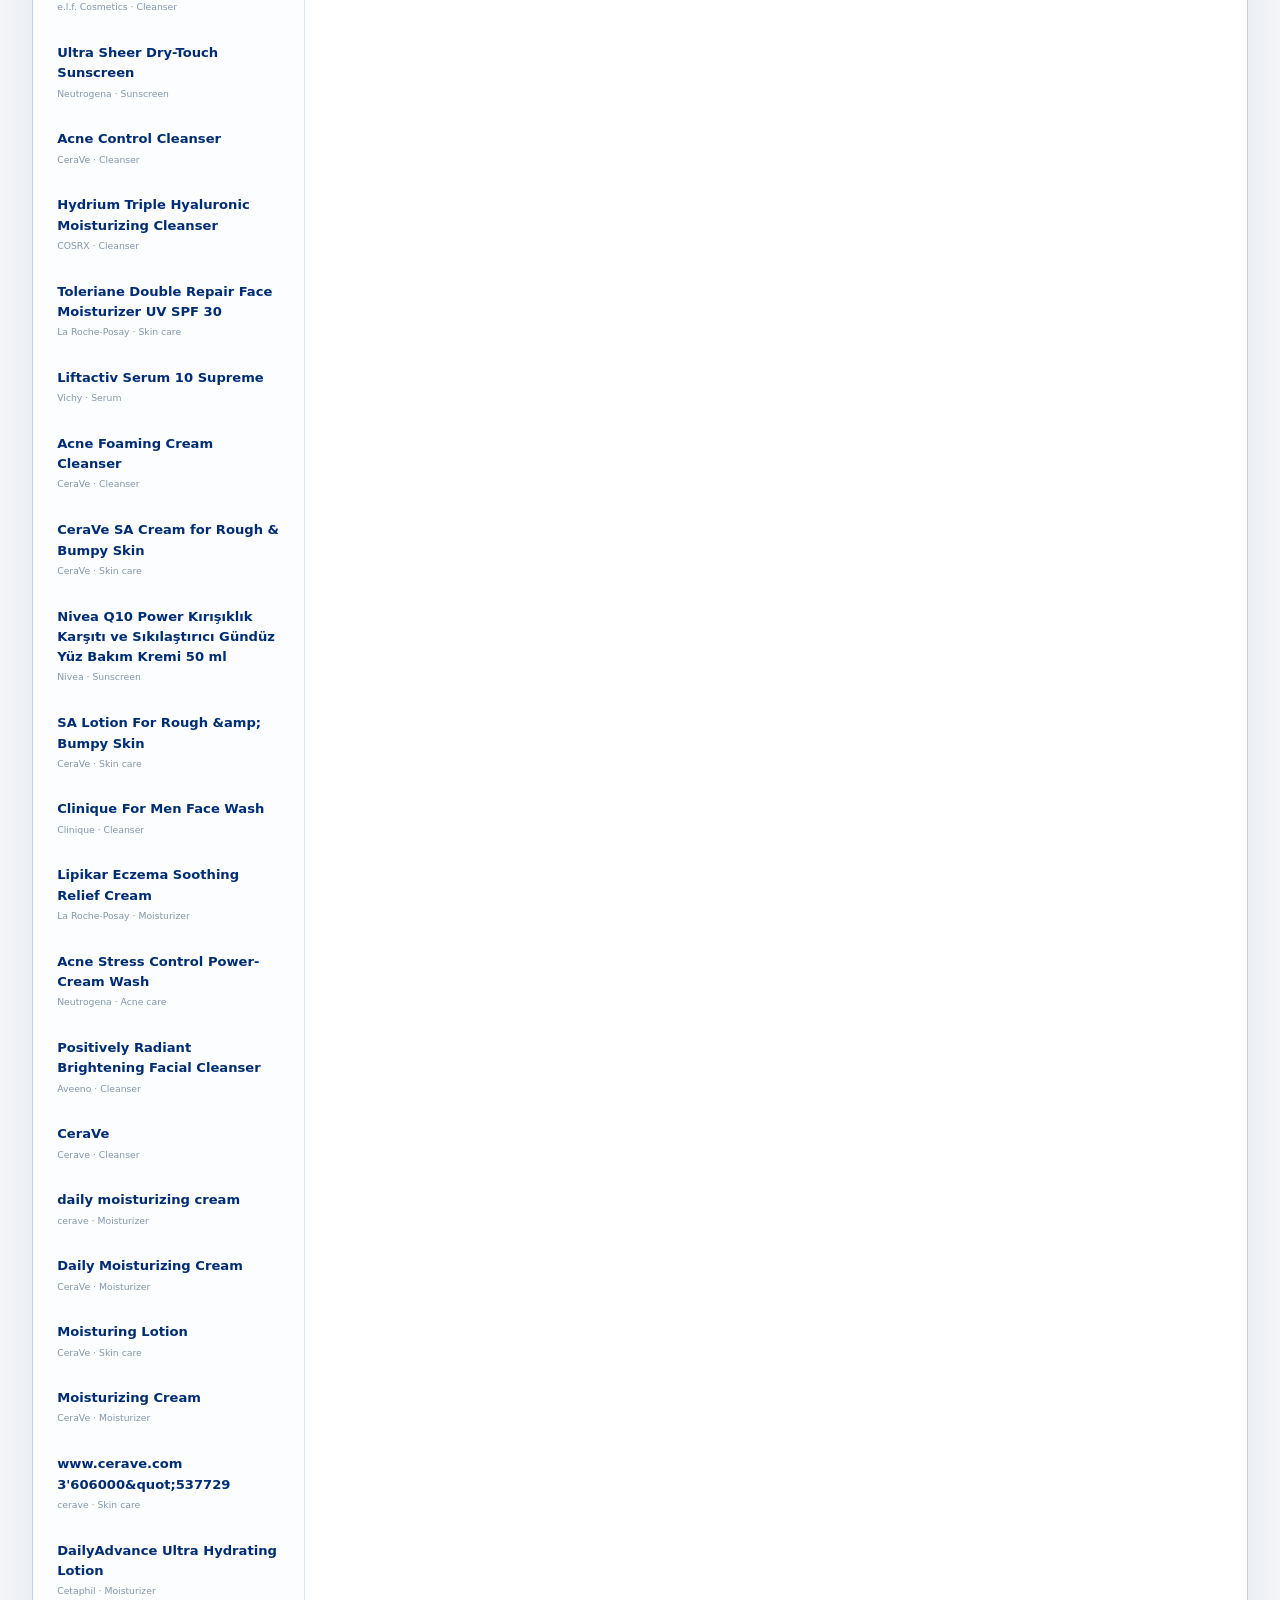
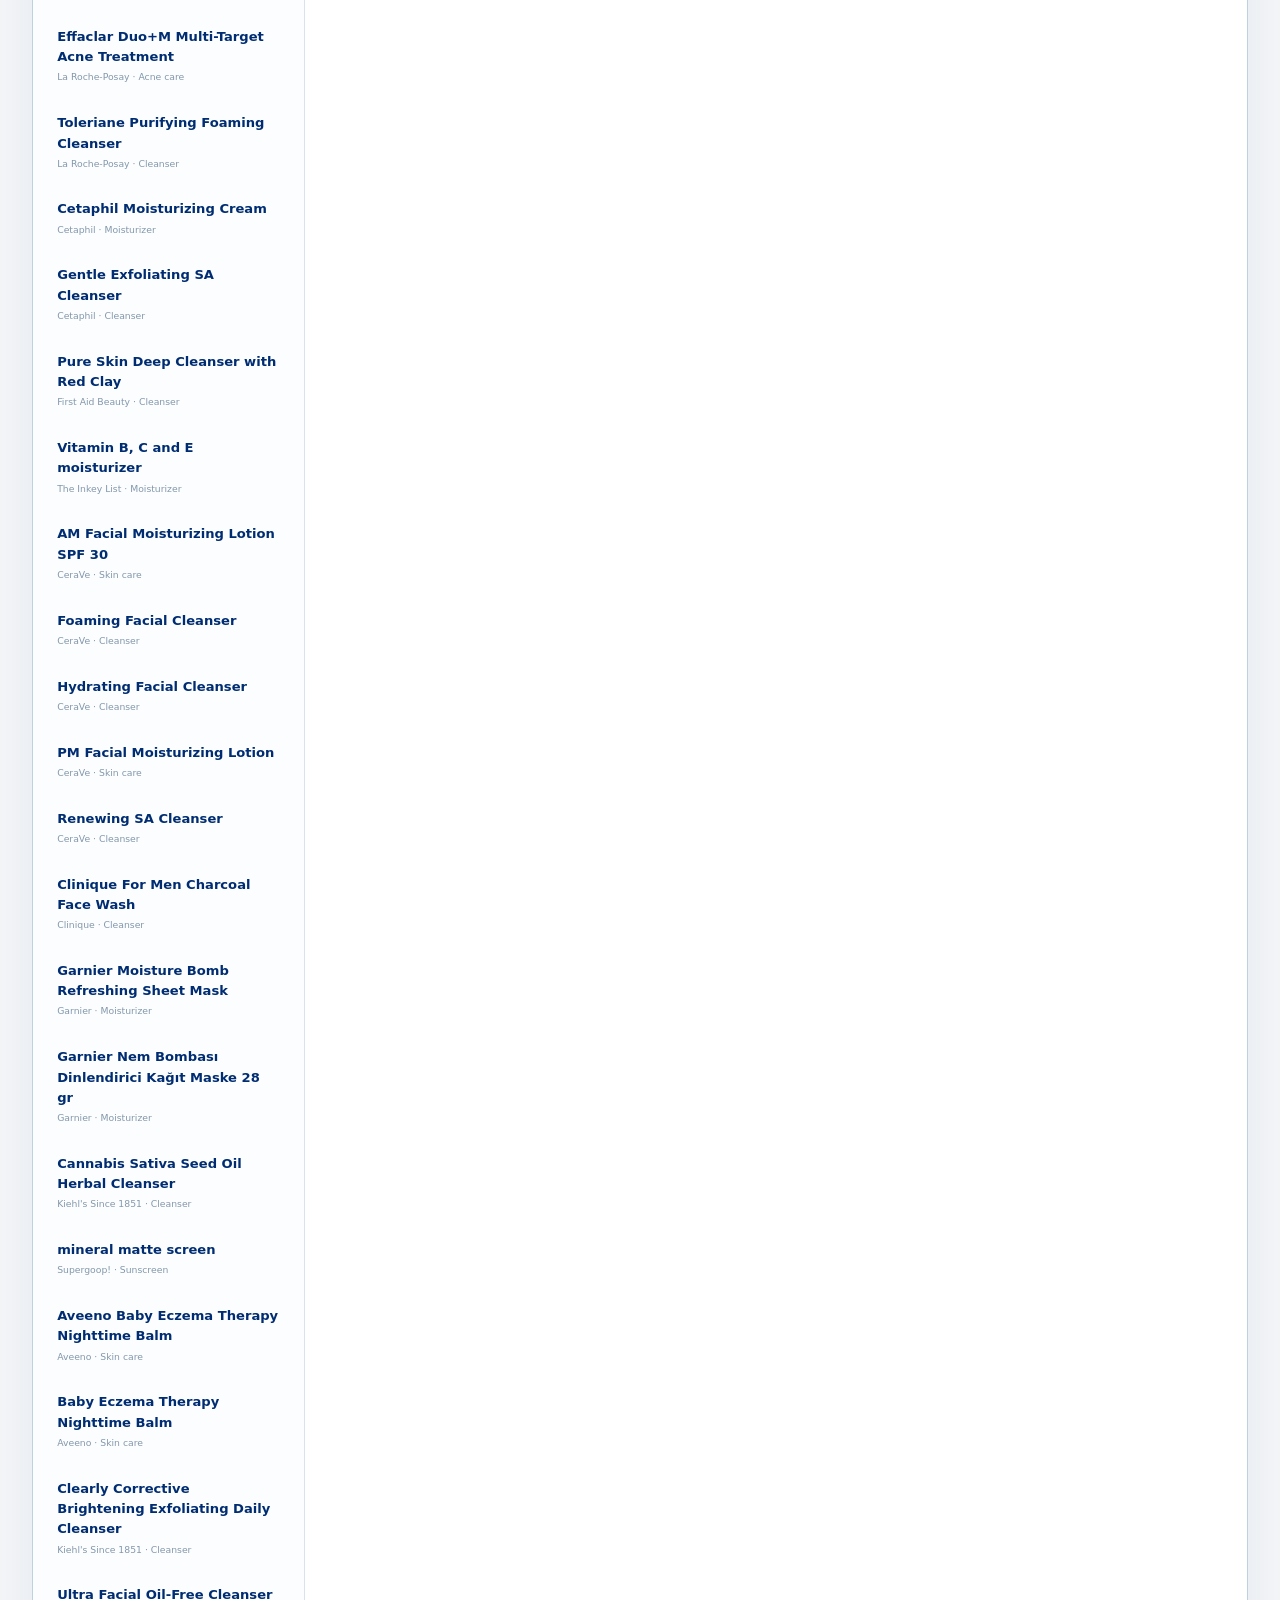
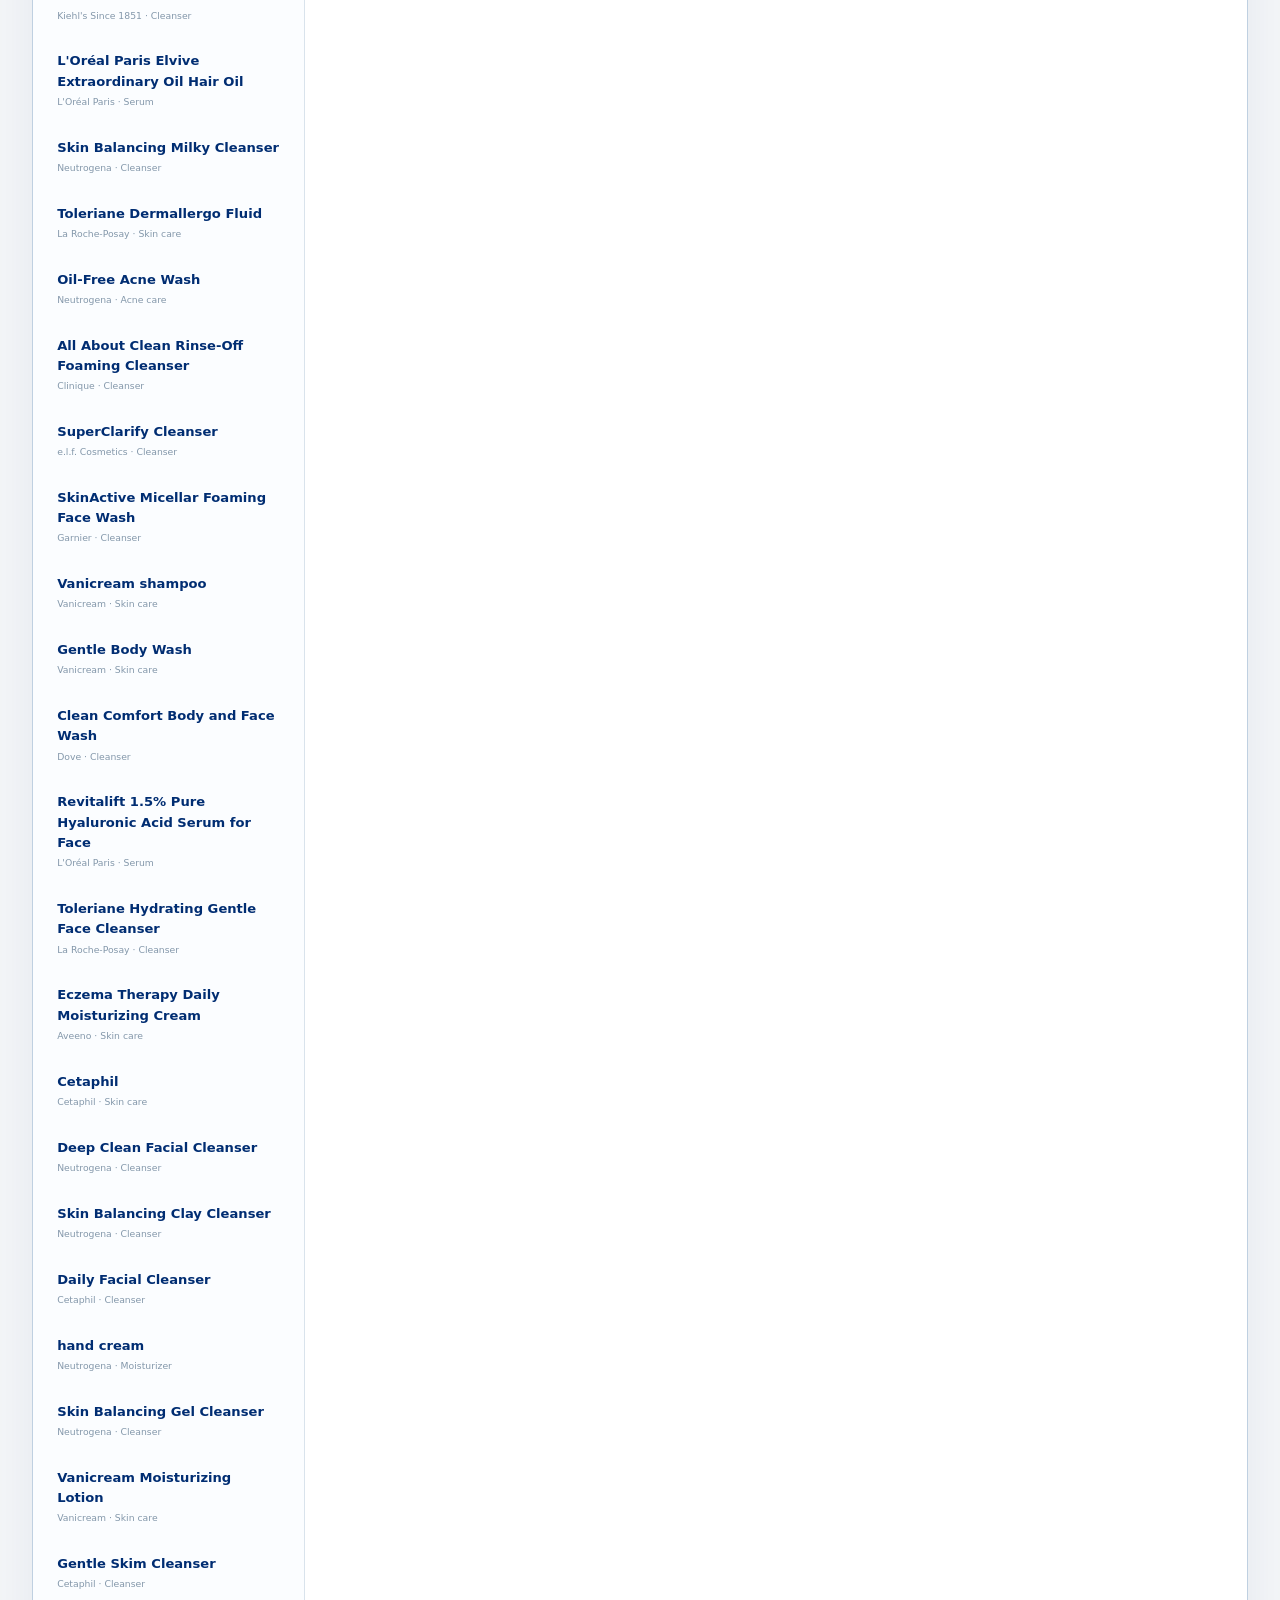
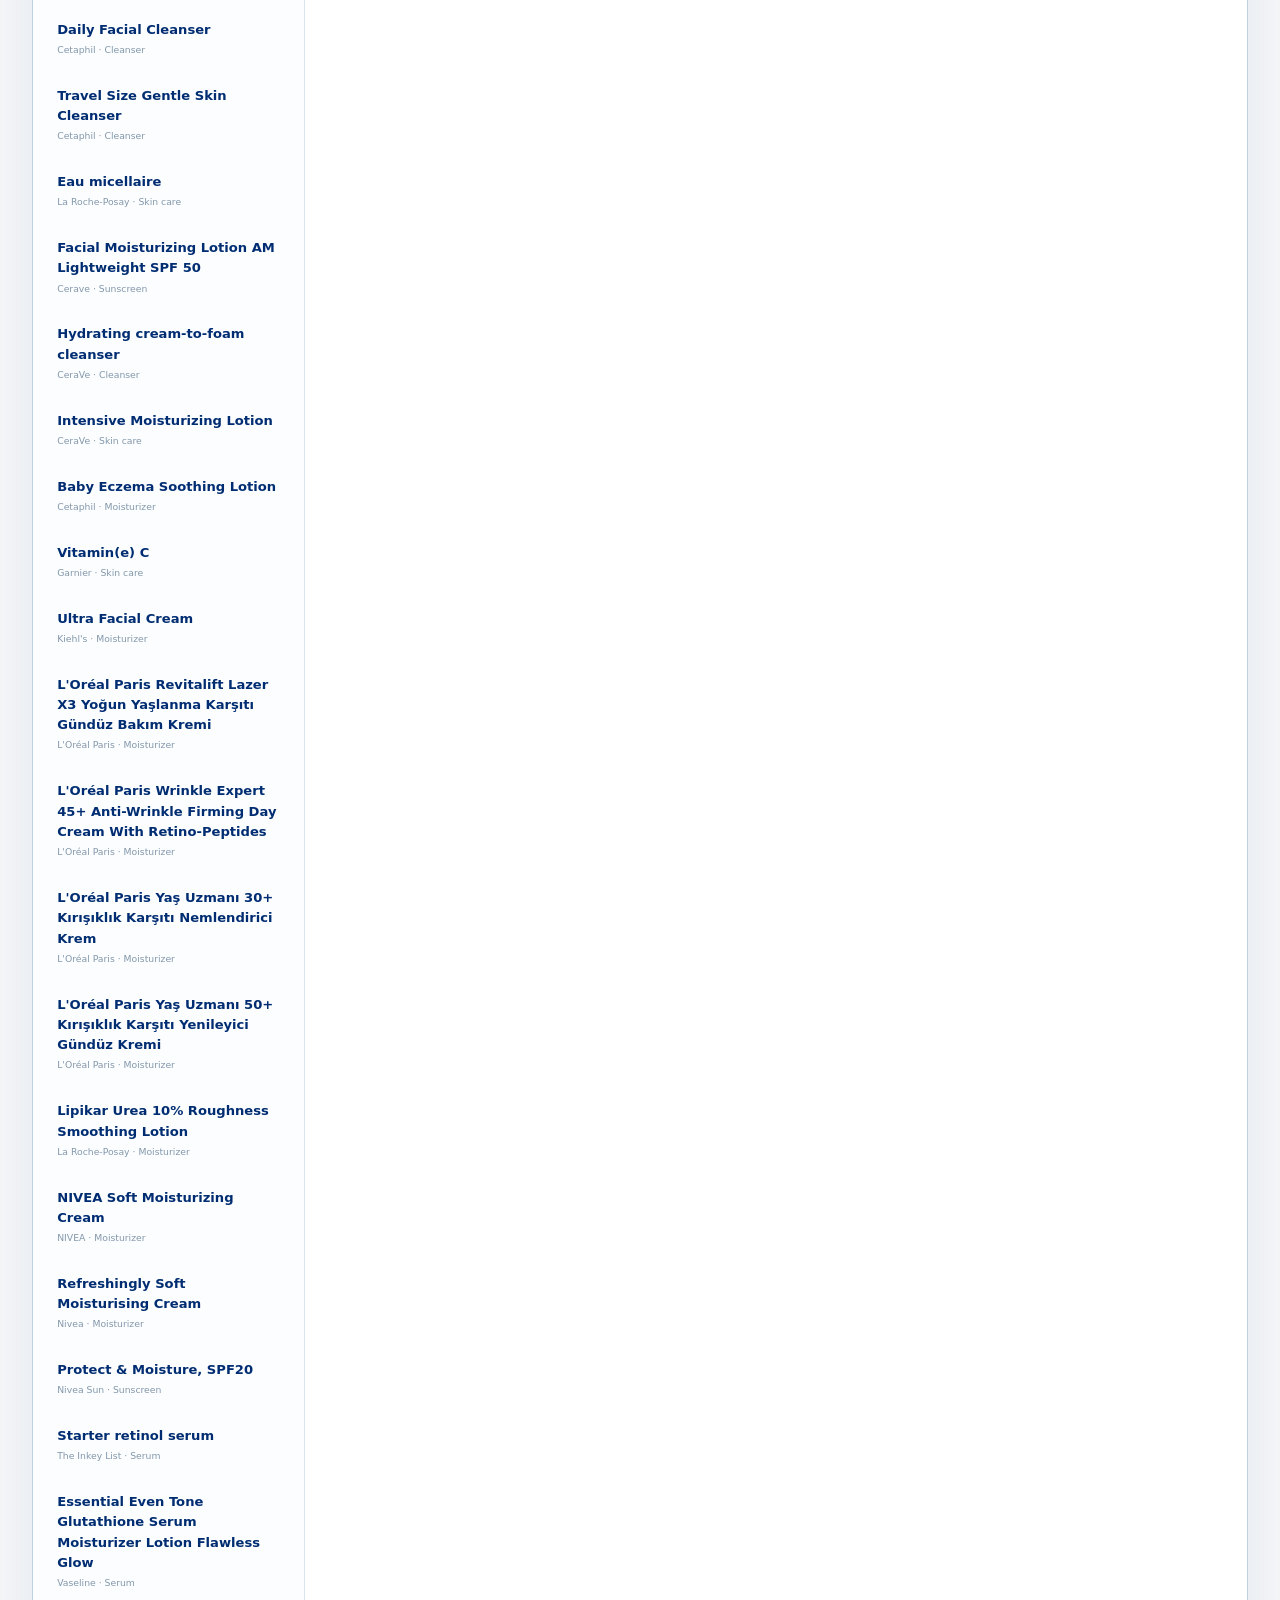
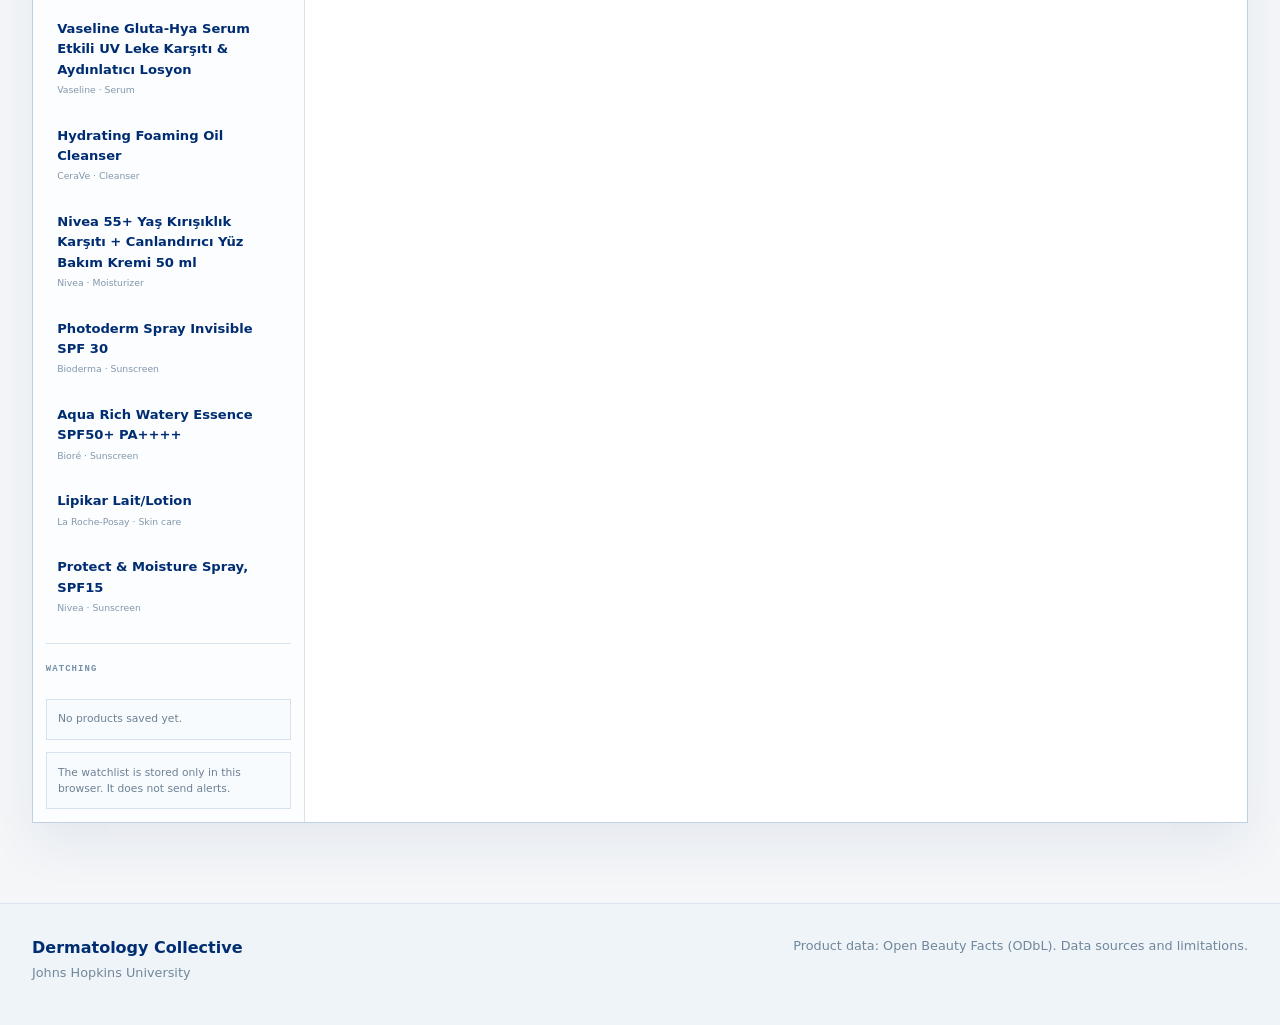
==== commit 8aa42d62: "Unify site navigation across all pages" ====
--- a/formulation-watcher.html
+++ b/formulation-watcher.html
@@ -286,21 +286,35 @@
 .toolbar-actions select{max-width:11rem;min-height:2.3rem;border:1px solid var(--line);background:#fff;color:var(--blue);padding:.3rem}
 @media(max-width:760px){.toolbar{flex-wrap:wrap}.toolbar-actions{width:100%}}
 </style>
+<link rel="stylesheet" href="css/site-nav.css">
+<script src="js/site-nav.js" defer></script>
 </head>
 <body>
-<header class="site-header">
-  <div class="header-inner">
-    <a href="index.html"><span class="brand-copy"><strong>Dermatology Collective</strong><small>Johns Hopkins University</small></span></a>
-    <nav class="nav">
-      <a href="learn.html">Learn</a>
-      <a href="ingredient-lab.html">Ingredient Lab</a>
-      <a class="active" href="formulation-watcher.html">Formulation Watcher</a>
-      <a href="index.html#contact">Contact</a>
+<a class="skip-link" href="#main">Skip to content</a>
+<header class="site-header" id="siteHeader">
+    <div class="header-inner">
+      <a class="brand brand-textonly" href="index.html" aria-label="Dermatology Collective home">
+        <span class="brand-copy"><strong>Dermatology Collective</strong><small>Johns Hopkins University</small></span>
+      </a>
+      <nav class="desktop-nav" aria-label="Main navigation">
+        <a href="learn.html">Learn</a>
+        <a href="ingredient-lab.html">Ingredient Lab</a>
+        <a href="formulation-watcher.html" aria-current="page">Formulation Watcher</a>
+        <a href="index.html#contact">Contact</a>
+      </nav>
+      <button class="menu-button" id="menuButton" type="button" aria-label="Open menu" aria-controls="mobileNav" aria-expanded="false">
+        <span></span><span></span><span></span>
+      </button>
+    </div>
+    <nav class="mobile-nav" id="mobileNav" aria-label="Mobile navigation">
+        <a href="learn.html">Learn</a>
+        <a href="ingredient-lab.html">Ingredient Lab</a>
+        <a href="formulation-watcher.html" aria-current="page">Formulation Watcher</a>
+        <a href="index.html#contact">Contact</a>
     </nav>
-  </div>
-</header>
-
-<main>
+  </header>
+
+<main id="main">
 <section class="hero">
   <div class="container hero-shell">
     <div>
--- a/css/site-nav.css
+++ b/css/site-nav.css
@@ -0,0 +1,28 @@
+/* Shared header and navigation across the four site pages. */
+.site-header{position:sticky;top:0;z-index:100;height:auto;border-bottom:1px solid rgba(0,45,114,.12);background:rgba(255,255,255,.96);backdrop-filter:blur(14px)}
+.site-header .header-inner{box-sizing:border-box;width:100%;min-height:72px;height:auto;margin:0;padding:.75rem max(3.5vw,1.25rem);display:flex;align-items:center;justify-content:space-between;gap:2rem}
+.site-header .brand{display:inline-flex;align-items:center;flex-shrink:0;color:var(--blue);text-decoration:none}
+.site-header .brand-copy{display:flex;flex-direction:column;line-height:1}
+.site-header .brand-copy strong{display:block;color:var(--blue);font-size:1.02rem;font-weight:720;letter-spacing:-.03em;line-height:1}
+.site-header .brand-copy small{display:block;margin-top:.38rem;color:#53657c;font-family:inherit;font-size:.62rem;font-weight:600;letter-spacing:.18em;line-height:1.2;text-transform:uppercase}
+.site-header .desktop-nav{display:flex;align-items:center;gap:clamp(1.25rem,2.5vw,2.75rem);width:auto;flex-wrap:nowrap}
+.site-header .desktop-nav a{position:relative;white-space:nowrap;color:#162a43;font-family:inherit;font-size:.81rem;font-weight:650;letter-spacing:.075em;opacity:1;text-decoration:none;text-transform:uppercase}
+.site-header .desktop-nav a::after{position:absolute;right:0;bottom:-.45rem;left:0;height:1px;background:var(--blue);content:"";transform:scaleX(0);transform-origin:right;transition:transform 180ms ease}
+.site-header .desktop-nav a:hover::after,.site-header .desktop-nav a:focus-visible::after,.site-header .desktop-nav a[aria-current="page"]::after{transform:scaleX(1);transform-origin:left}
+.site-header .desktop-nav a[aria-current="page"]{color:var(--blue)}
+.site-header .menu-button,.site-header .mobile-nav{display:none}
+.skip-link{position:fixed;top:-5rem;left:1rem;z-index:200;padding:.7rem 1rem;border:2px solid var(--blue);background:#fff;color:var(--blue);text-decoration:none}
+.skip-link:focus{top:1rem}
+@media(max-width:940px){
+  .site-header .header-inner{min-height:72px;padding:.7rem max(3.5vw,1.25rem)}
+  .site-header .desktop-nav{display:none}
+  .site-header .menu-button{display:inline-flex;width:44px;height:44px;padding:0;border:0;background:transparent;flex-direction:column;align-items:center;justify-content:center;gap:6px;cursor:pointer;flex-shrink:0}
+  .site-header .menu-button span{display:block;width:23px;height:1.5px;background:var(--blue)}
+  .site-header .menu-button:focus-visible,.site-header .mobile-nav a:focus-visible{outline:2px solid var(--blue);outline-offset:3px}
+  .site-header .mobile-nav{position:absolute;top:100%;left:0;right:0;z-index:99;padding:1.3rem max(3.5vw,1.25rem) 1.6rem;border-bottom:1px solid rgba(0,45,114,.12);background:rgba(255,255,255,.99);box-shadow:0 14px 25px rgba(0,45,114,.08);flex-direction:column;gap:1rem}
+  .site-header .mobile-nav.open{display:flex}
+  .site-header .mobile-nav a{width:max-content;max-width:100%;color:#162a43;font-size:.8rem;font-weight:650;letter-spacing:.075em;text-decoration:none;text-transform:uppercase}
+  .site-header .mobile-nav a[aria-current="page"]{color:var(--blue);text-decoration:underline;text-underline-offset:.35rem}
+}
+@media(max-width:420px){.site-header .brand-copy strong{font-size:.93rem}.site-header .brand-copy small{font-size:.54rem;letter-spacing:.14em}}
+#contact{scroll-margin-top:90px}
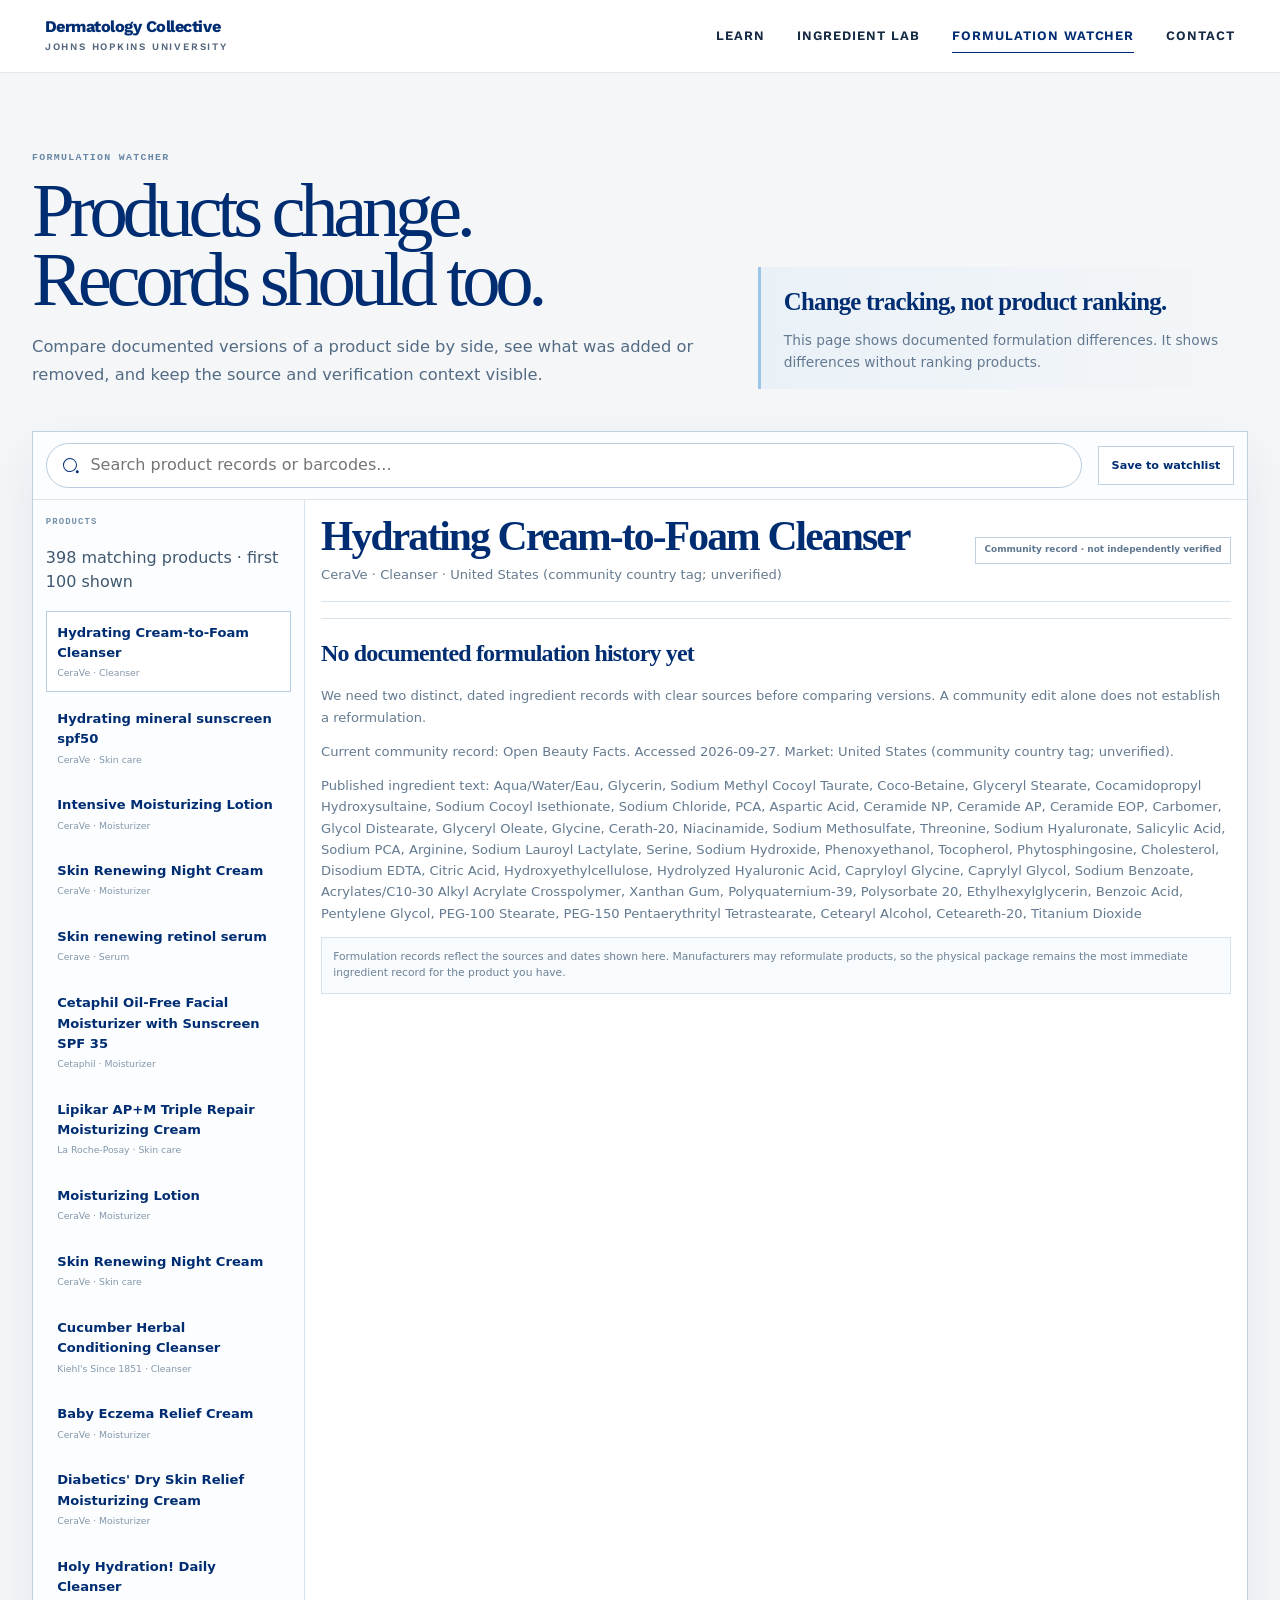
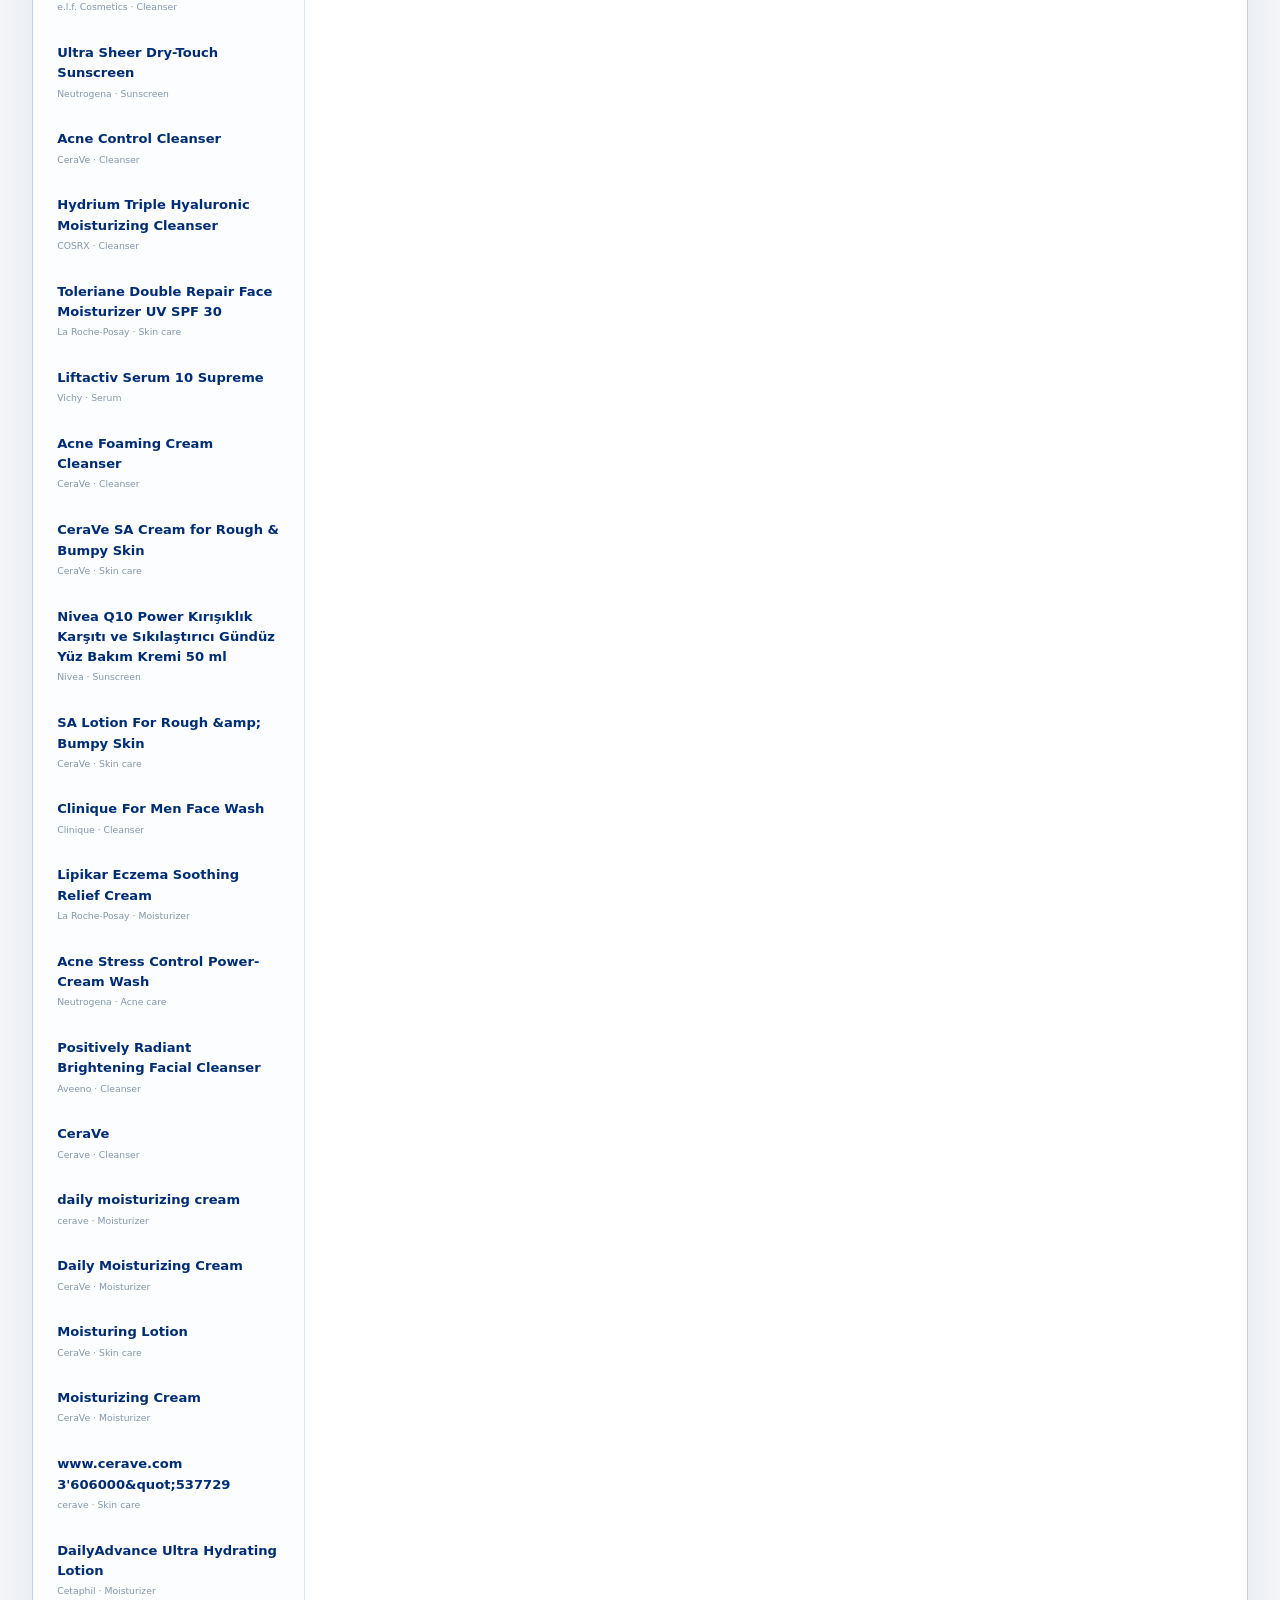
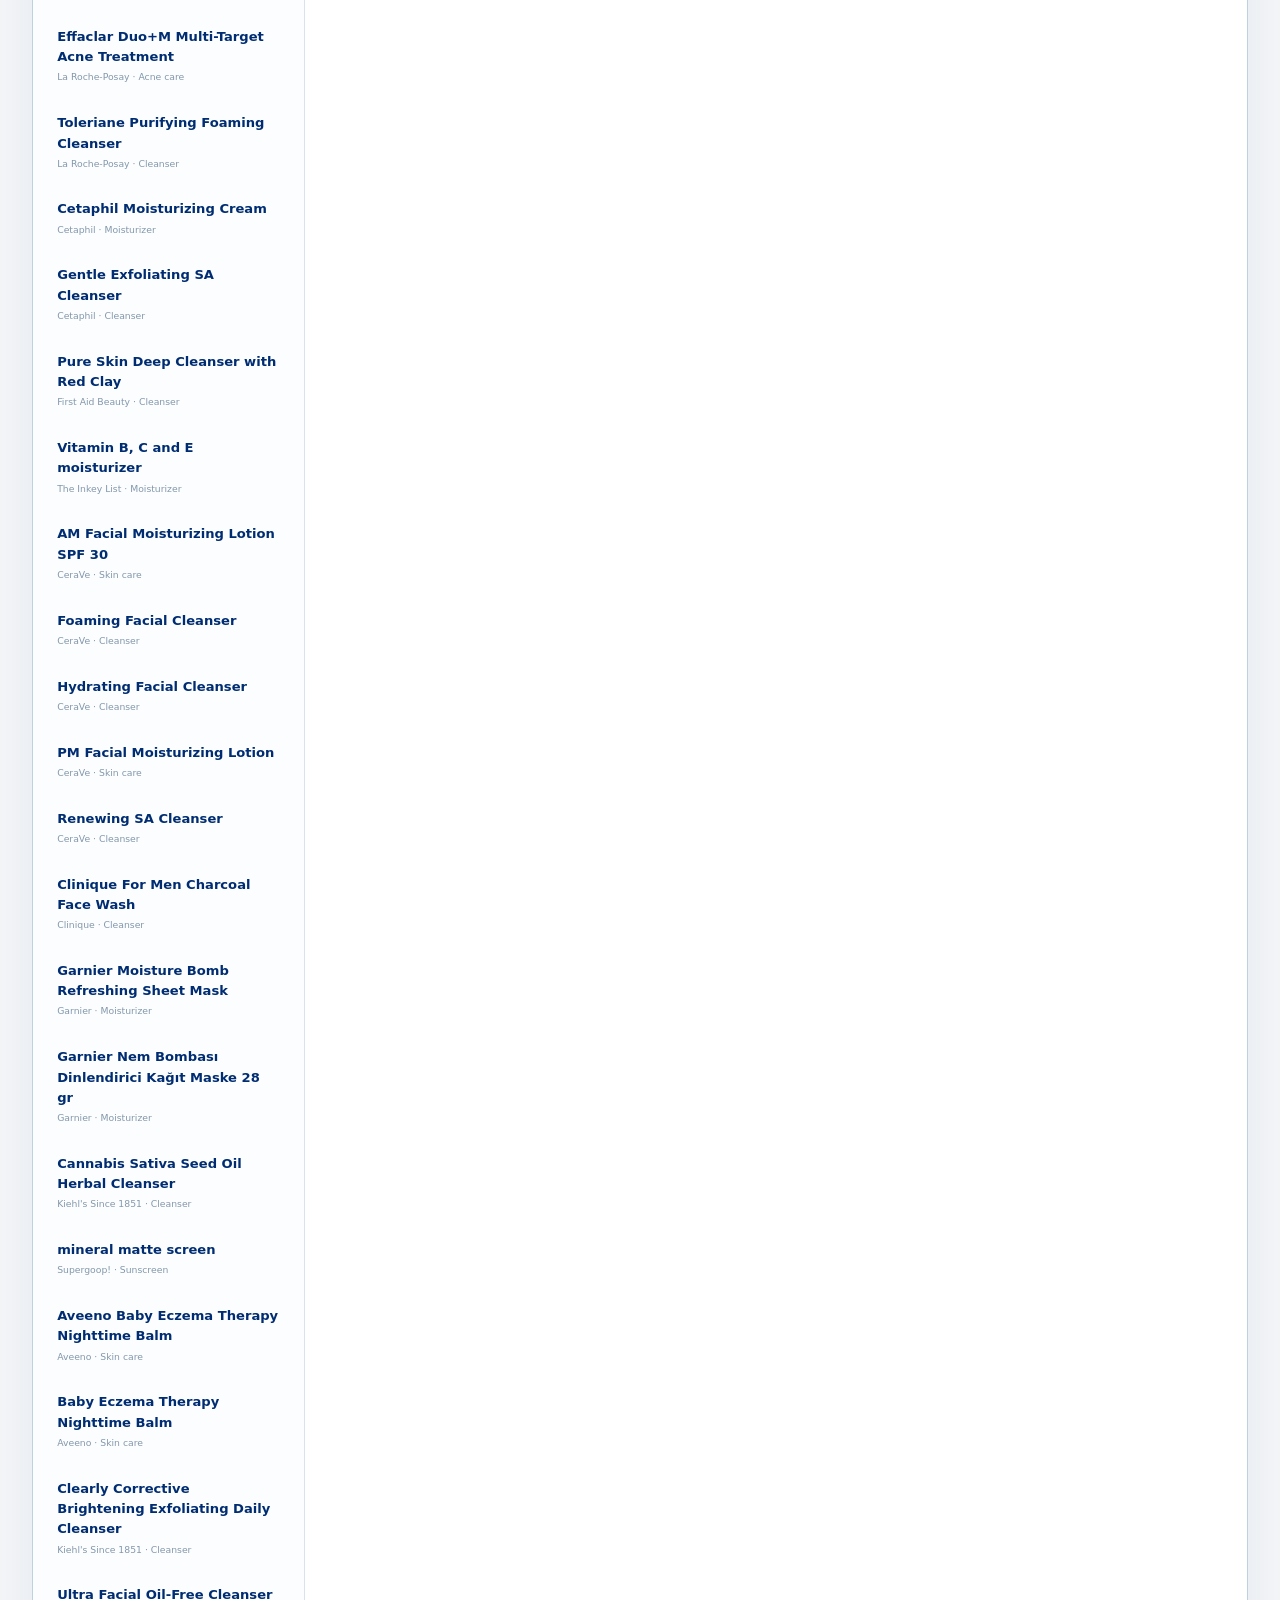
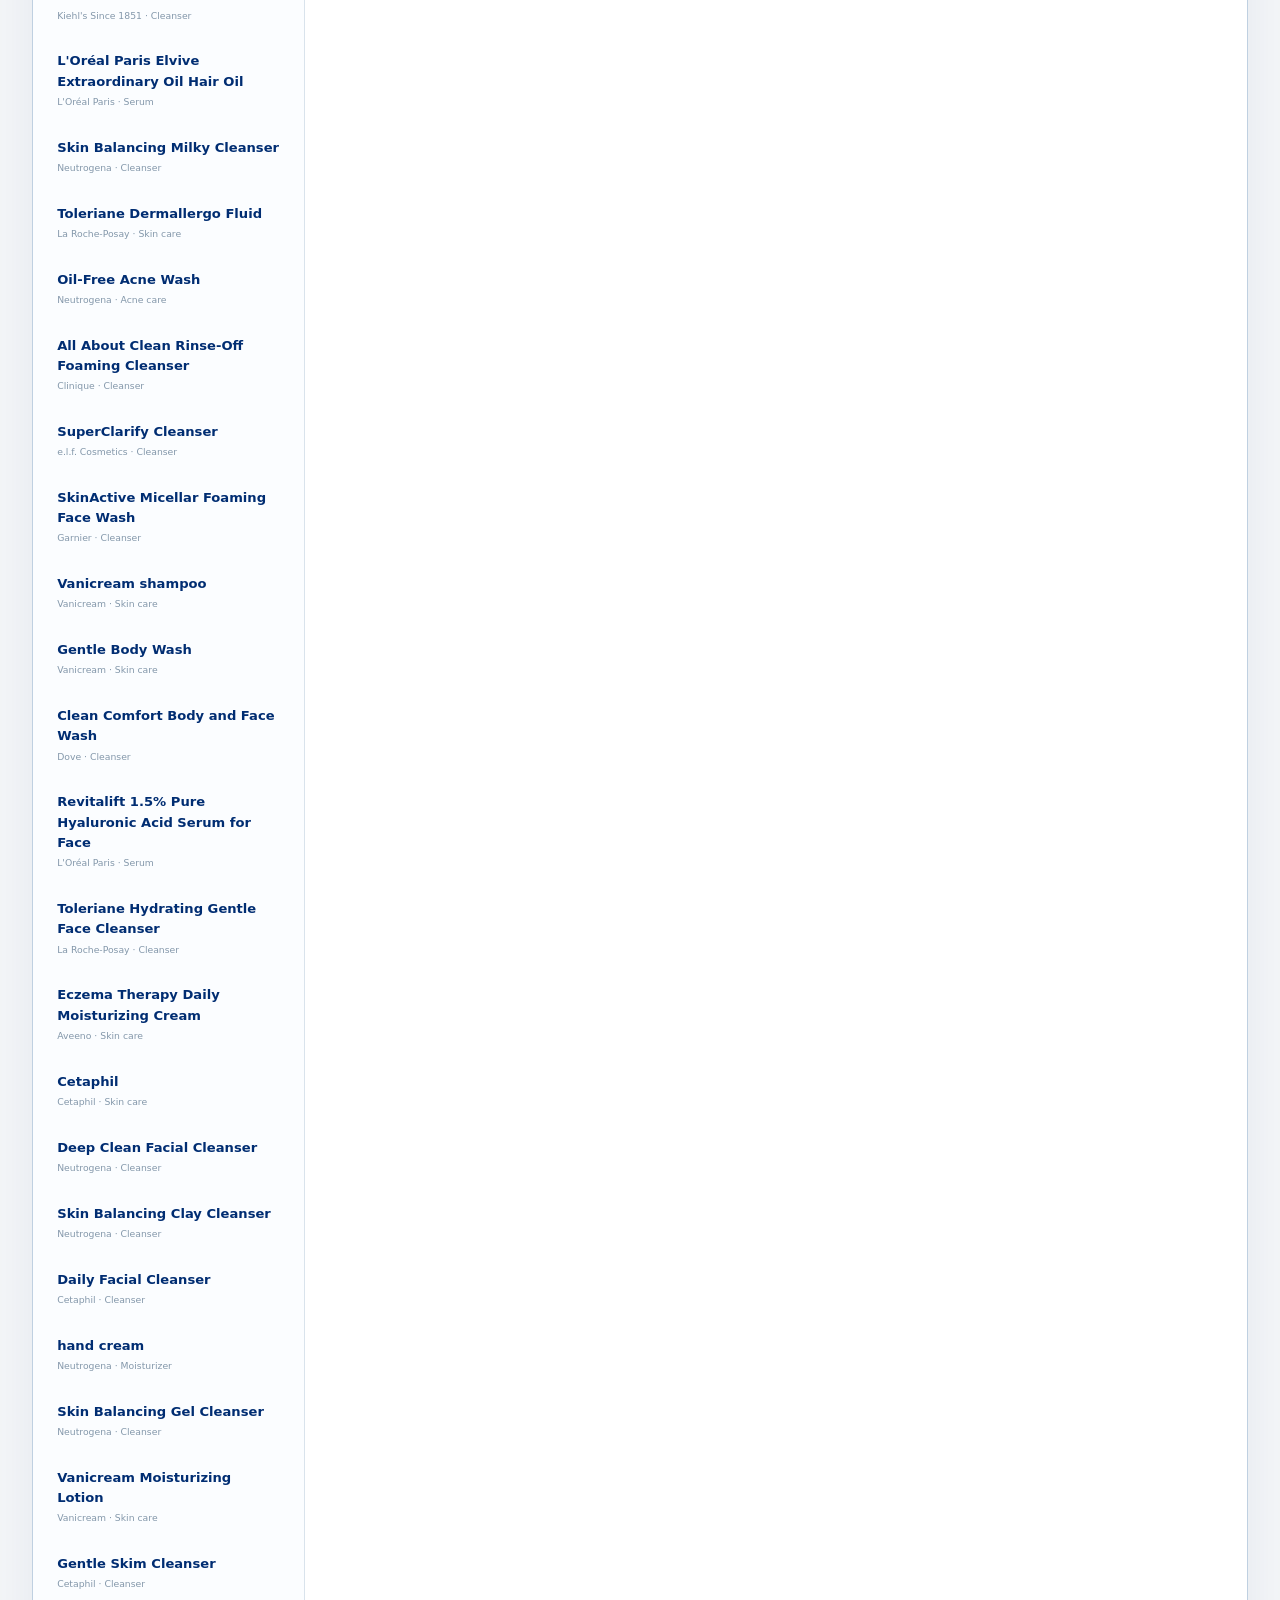
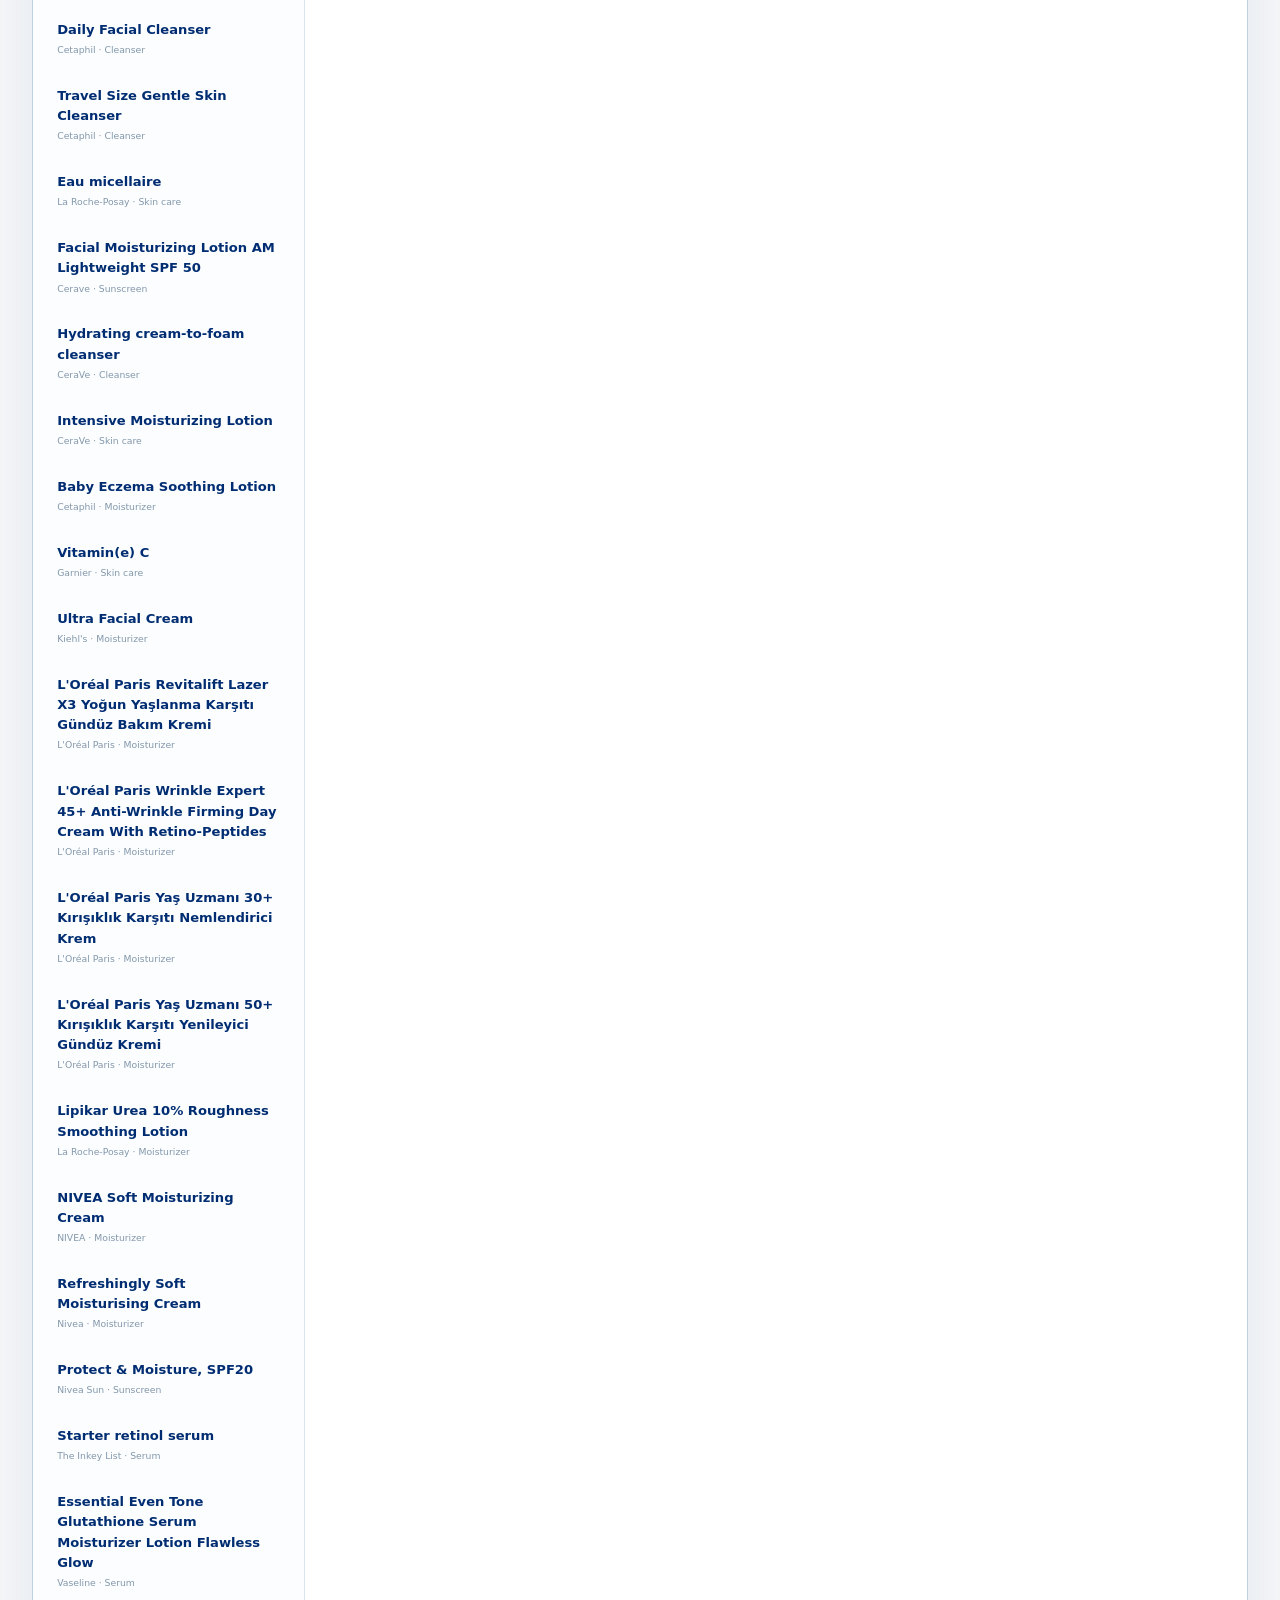
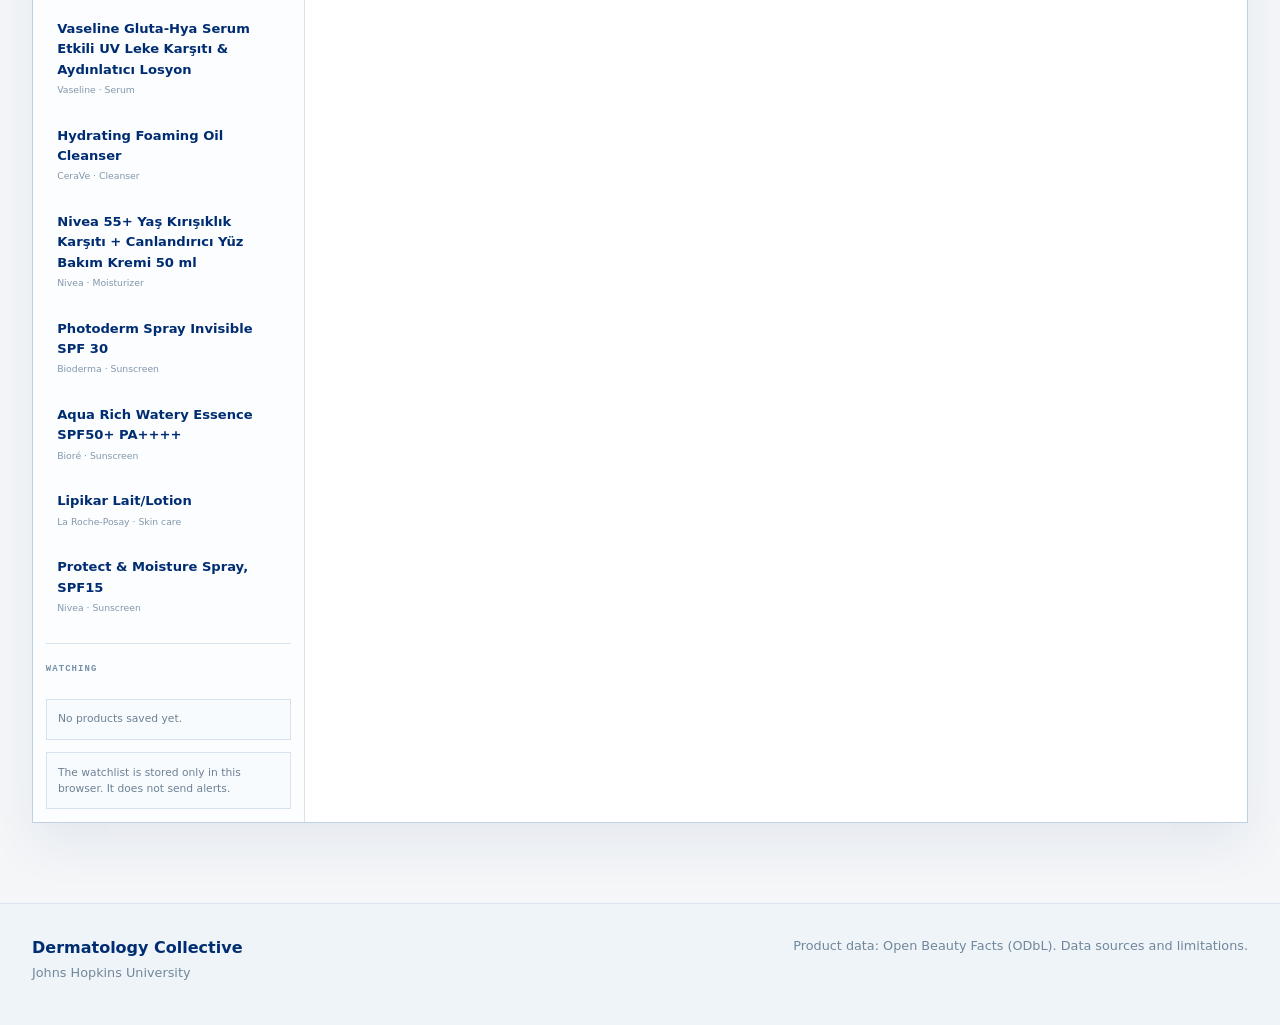
==== commit e0c0f155: "Refresh shared navigation font stylesheet" ====
--- a/formulation-watcher.html
+++ b/formulation-watcher.html
@@ -286,7 +286,7 @@
 .toolbar-actions select{max-width:11rem;min-height:2.3rem;border:1px solid var(--line);background:#fff;color:var(--blue);padding:.3rem}
 @media(max-width:760px){.toolbar{flex-wrap:wrap}.toolbar-actions{width:100%}}
 </style>
-<link rel="stylesheet" href="css/site-nav.css">
+<link rel="stylesheet" href="css/site-nav.css?v=6a1a3b9">
 <script src="js/site-nav.js" defer></script>
 </head>
 <body>
--- a/css/site-nav.css
+++ b/css/site-nav.css
@@ -1,5 +1,6 @@
 /* Shared header and navigation across the four site pages. */
-.site-header{position:sticky;top:0;z-index:100;height:auto;border-bottom:1px solid rgba(0,45,114,.12);background:rgba(255,255,255,.96);backdrop-filter:blur(14px)}
+@import url('https://fonts.googleapis.com/css2?family=Work+Sans:wght@400;500;600;650;700&display=swap');
+.site-header{position:sticky;top:0;z-index:100;height:auto;border-bottom:1px solid rgba(0,45,114,.12);background:rgba(255,255,255,.96);backdrop-filter:blur(14px);font-family:"Work Sans",Tahoma,sans-serif}
 .site-header .header-inner{box-sizing:border-box;width:100%;min-height:72px;height:auto;margin:0;padding:.75rem max(3.5vw,1.25rem);display:flex;align-items:center;justify-content:space-between;gap:2rem}
 .site-header .brand{display:inline-flex;align-items:center;flex-shrink:0;color:var(--blue);text-decoration:none}
 .site-header .brand-copy{display:flex;flex-direction:column;line-height:1}
